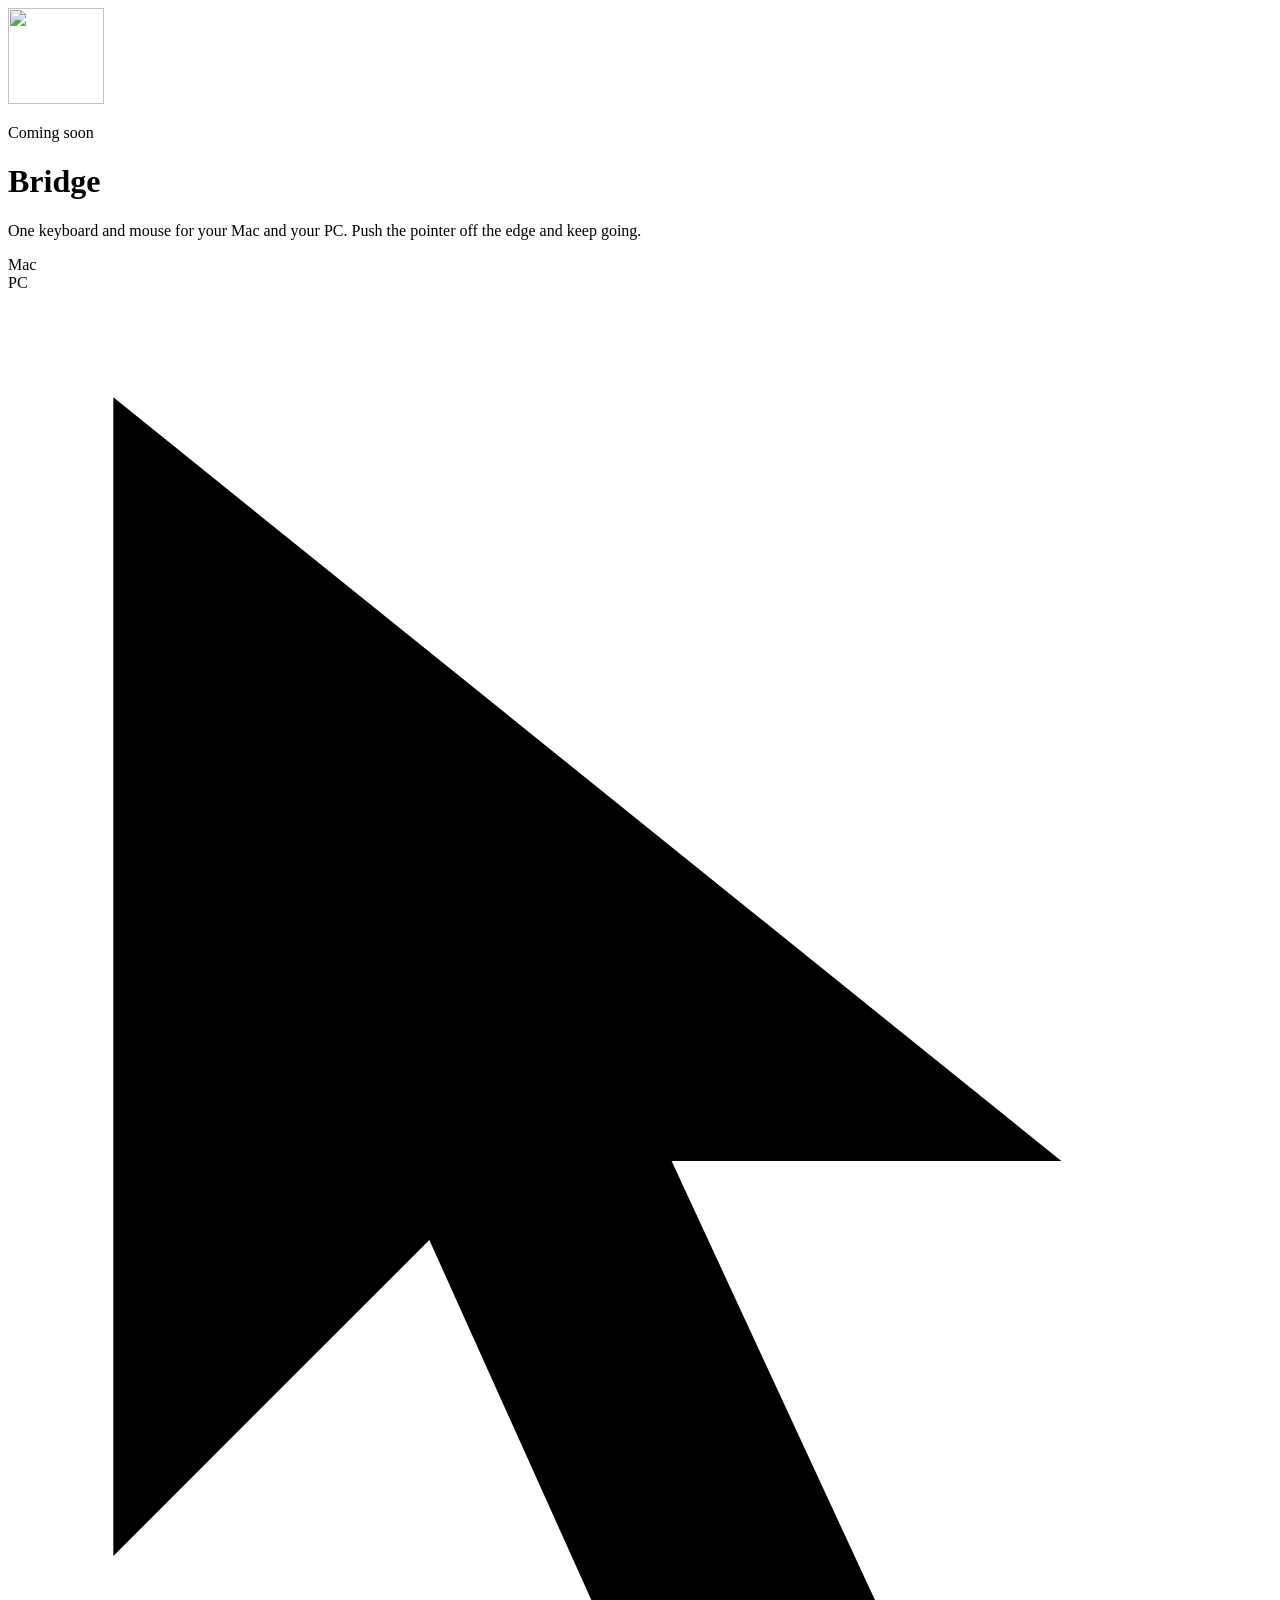
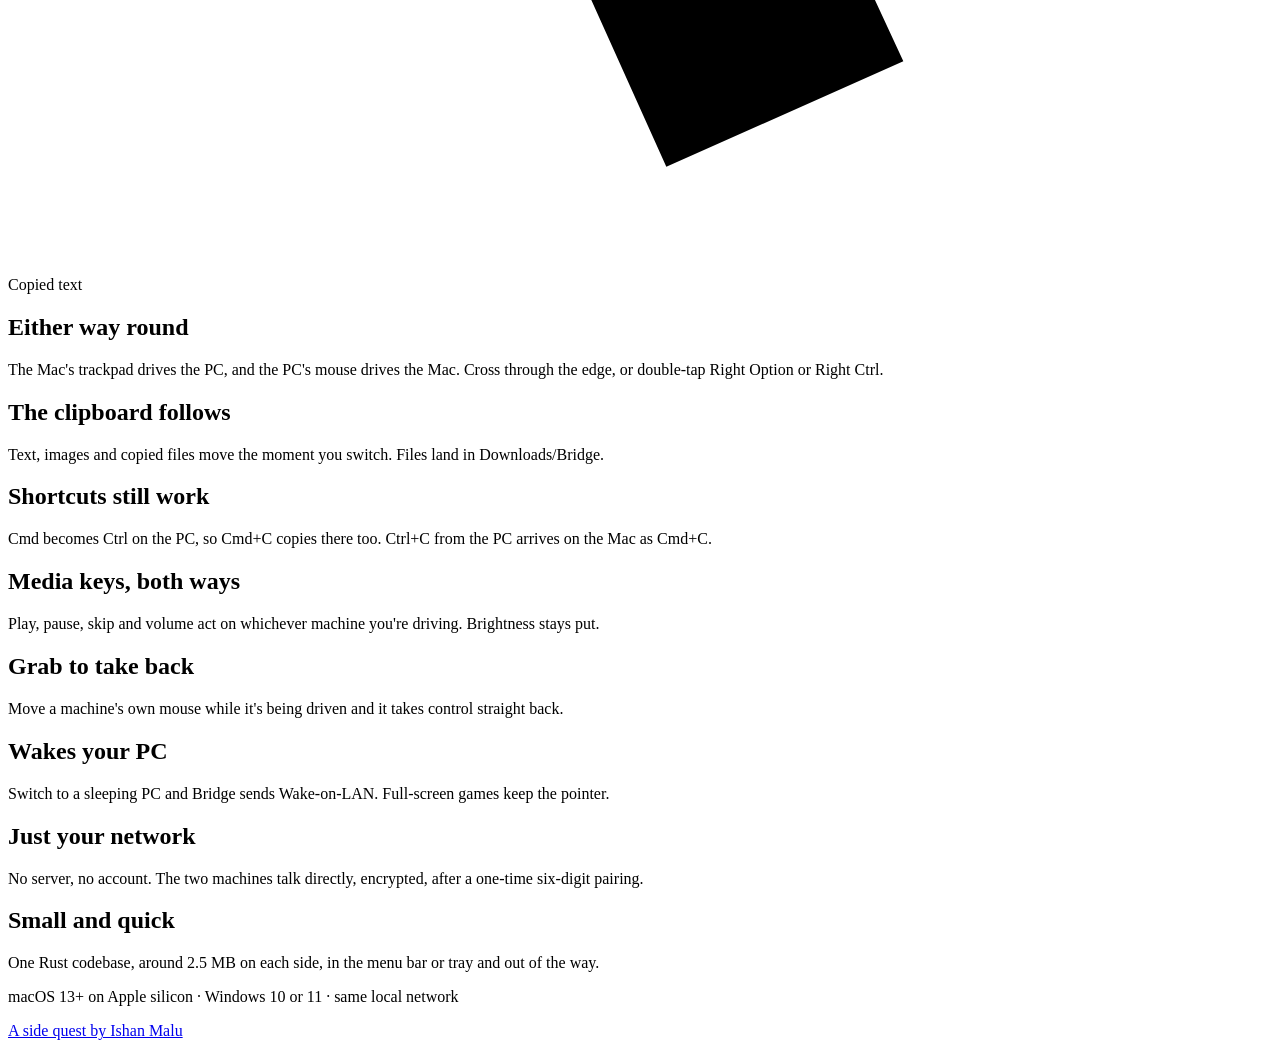
==== site/index.html @ 82580746 "Bridge: one keyboard and mouse for a Mac and a PC" ====
<!doctype html>
<html lang="en">
<head>
  <meta charset="utf-8">
  <meta name="viewport" content="width=device-width, initial-scale=1">
  <title>Bridge</title>
  <meta name="description" content="One keyboard and mouse for your Mac and your PC, in either direction. The clipboard, files and media keys come with you.">
  <meta property="og:title" content="Bridge">
  <meta property="og:description" content="One keyboard and mouse for your Mac and your PC, in either direction.">
  <meta property="og:image" content="https://bridge.ishanmalu.dev/og.png">
  <meta name="twitter:card" content="summary_large_image">
  <link rel="icon" href="/icon.svg" type="image/svg+xml">
  <link rel="apple-touch-icon" href="/apple-touch-icon.png">
  <link rel="preconnect" href="https://fonts.googleapis.com">
  <link rel="preconnect" href="https://fonts.gstatic.com" crossorigin>
  <link href="https://fonts.googleapis.com/css2?family=Bricolage+Grotesque:opsz,wght@12..96,400;12..96,500;12..96,700&display=swap" rel="stylesheet">
  <link rel="stylesheet" href="/styles.css">
</head>
<body>
  <main>
    <header class="hero">
      <img class="logo" src="/icon.svg" alt="" width="96" height="96">
      <p class="badge"><i></i>Coming soon</p>
      <h1>Bridge</h1>
      <p class="lede">One keyboard and mouse for your Mac and your PC. Push the pointer off the edge and keep going.</p>
    </header>

    <section class="stage" aria-label="Animation: the pointer leaves the Mac and arrives on the PC">
      <div class="screen mac"><span>Mac</span></div>
      <div class="gap"></div>
      <div class="screen pc"><span>PC</span></div>
      <svg class="cursor" id="cursor" viewBox="0 0 24 30" aria-hidden="true"><path d="M2 2 L2 24 L8 18 L12.5 28 L17 26 L12.6 16.5 L20 16.5 Z"/></svg>
      <div class="clip" id="clip">Copied text</div>
    </section>

    <section class="features">
      <article><h2>Either way round</h2><p>The Mac's trackpad drives the PC, and the PC's mouse drives the Mac. Cross through the edge, or double-tap Right Option or Right Ctrl.</p></article>
      <article><h2>The clipboard follows</h2><p>Text, images and copied files move the moment you switch. Files land in Downloads/Bridge.</p></article>
      <article><h2>Shortcuts still work</h2><p>Cmd becomes Ctrl on the PC, so Cmd+C copies there too. Ctrl+C from the PC arrives on the Mac as Cmd+C.</p></article>
      <article><h2>Media keys, both ways</h2><p>Play, pause, skip and volume act on whichever machine you're driving. Brightness stays put.</p></article>
      <article><h2>Grab to take back</h2><p>Move a machine's own mouse while it's being driven and it takes control straight back.</p></article>
      <article><h2>Wakes your PC</h2><p>Switch to a sleeping PC and Bridge sends Wake-on-LAN. Full-screen games keep the pointer.</p></article>
      <article><h2>Just your network</h2><p>No server, no account. The two machines talk directly, encrypted, after a one-time six-digit pairing.</p></article>
      <article><h2>Small and quick</h2><p>One Rust codebase, around 2.5 MB on each side, in the menu bar or tray and out of the way.</p></article>
    </section>

    <footer>
      <p>macOS 13+ on Apple silicon · Windows 10 or 11 · same local network</p>
      <p><a href="https://ishanmalu.dev/bridge">A side quest by Ishan Malu</a></p>
    </footer>
  </main>
  <script src="/app.js" defer></script>
</body>
</html>
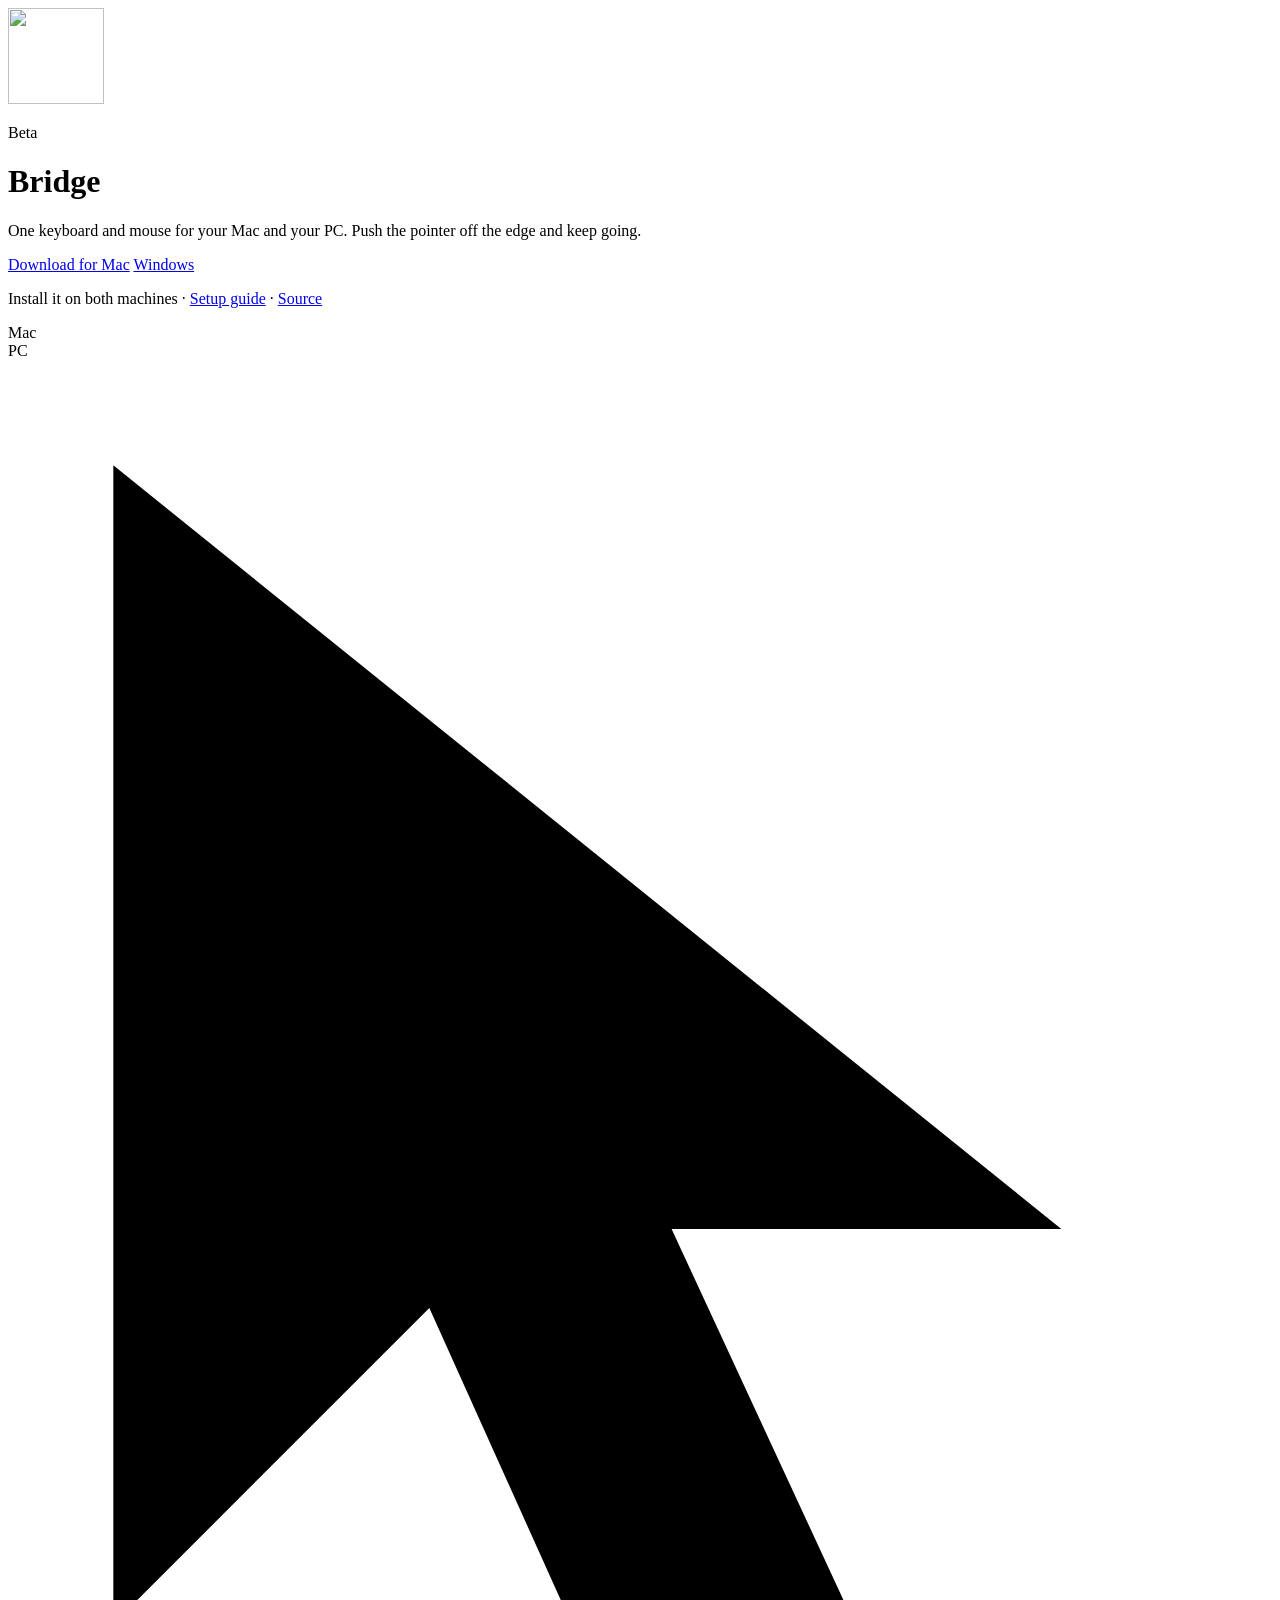
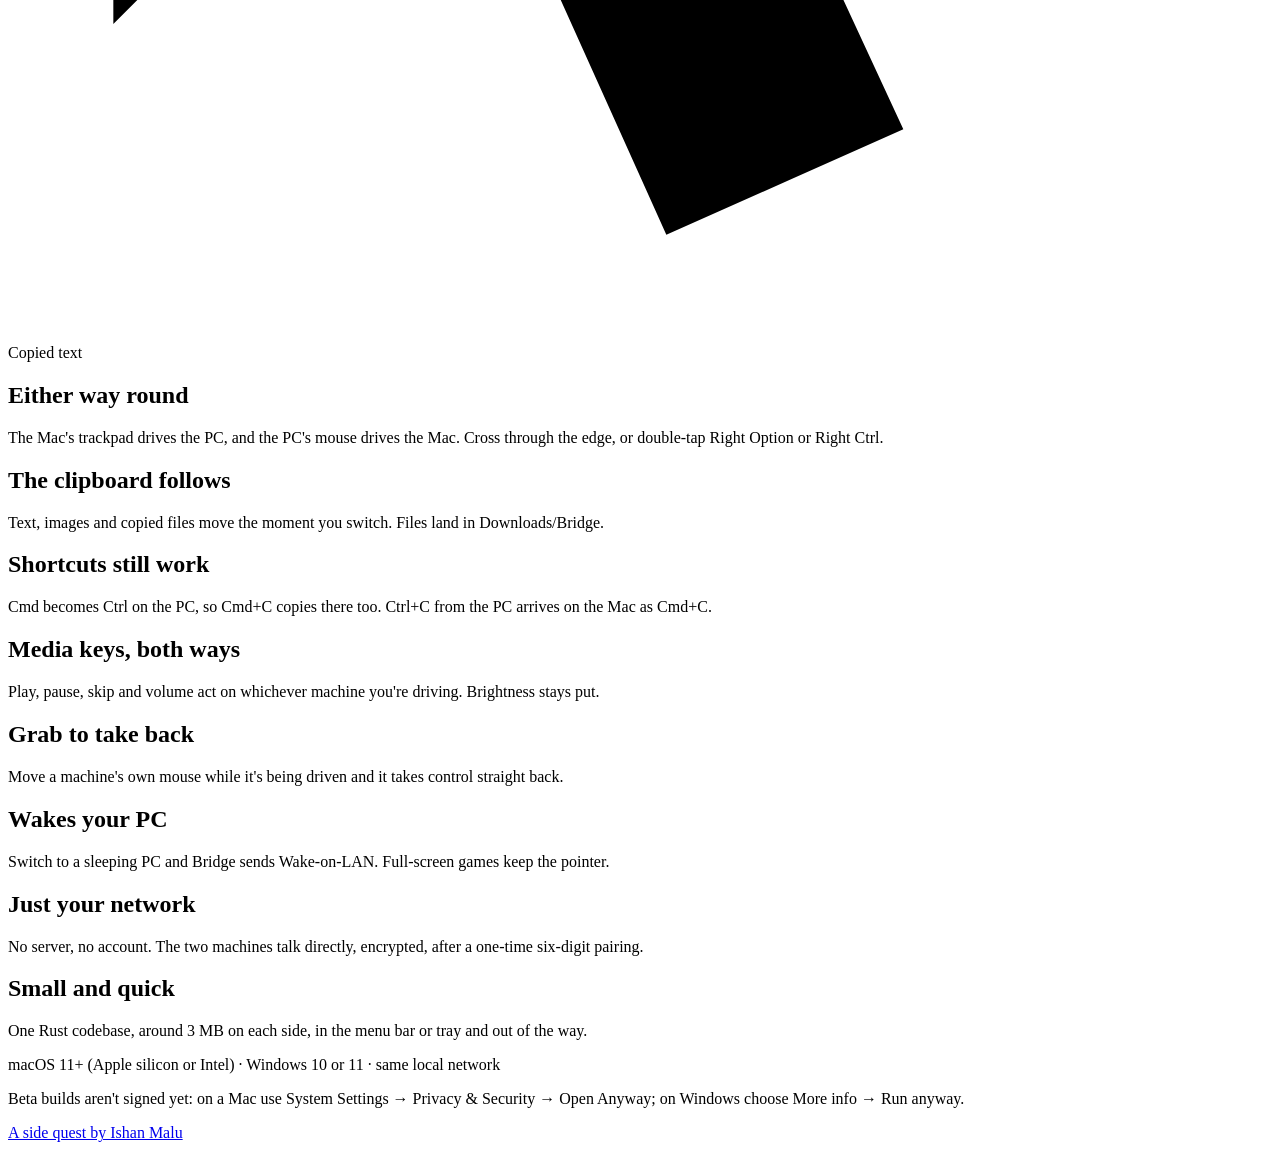
==== commit 8be5390e: "Site: download buttons for the beta" ====
--- a/site/index.html
+++ b/site/index.html
@@ -20,9 +20,14 @@
   <main>
     <header class="hero">
       <img class="logo" src="/icon.svg" alt="" width="96" height="96">
-      <p class="badge"><i></i>Coming soon</p>
+      <p class="badge"><i></i>Beta</p>
       <h1>Bridge</h1>
       <p class="lede">One keyboard and mouse for your Mac and your PC. Push the pointer off the edge and keep going.</p>
+      <div class="get">
+        <a class="btn primary" href="https://github.com/ishanmalu/bridge/releases/latest/download/Bridge-mac.zip">Download for Mac</a>
+        <a class="btn" href="https://github.com/ishanmalu/bridge/releases/latest/download/Bridge-windows.zip">Windows</a>
+      </div>
+      <p class="fine">Install it on both machines · <a href="https://github.com/ishanmalu/bridge#set-up">Setup guide</a> · <a href="https://github.com/ishanmalu/bridge">Source</a></p>
     </header>
 
     <section class="stage" aria-label="Animation: the pointer leaves the Mac and arrives on the PC">
@@ -41,11 +46,12 @@
       <article><h2>Grab to take back</h2><p>Move a machine's own mouse while it's being driven and it takes control straight back.</p></article>
       <article><h2>Wakes your PC</h2><p>Switch to a sleeping PC and Bridge sends Wake-on-LAN. Full-screen games keep the pointer.</p></article>
       <article><h2>Just your network</h2><p>No server, no account. The two machines talk directly, encrypted, after a one-time six-digit pairing.</p></article>
-      <article><h2>Small and quick</h2><p>One Rust codebase, around 2.5 MB on each side, in the menu bar or tray and out of the way.</p></article>
+      <article><h2>Small and quick</h2><p>One Rust codebase, around 3 MB on each side, in the menu bar or tray and out of the way.</p></article>
     </section>
 
     <footer>
-      <p>macOS 13+ on Apple silicon · Windows 10 or 11 · same local network</p>
+      <p>macOS 11+ (Apple silicon or Intel) · Windows 10 or 11 · same local network</p>
+      <p>Beta builds aren't signed yet: on a Mac use System Settings → Privacy &amp; Security → Open Anyway; on Windows choose More info → Run anyway.</p>
       <p><a href="https://ishanmalu.dev/bridge">A side quest by Ishan Malu</a></p>
     </footer>
   </main>
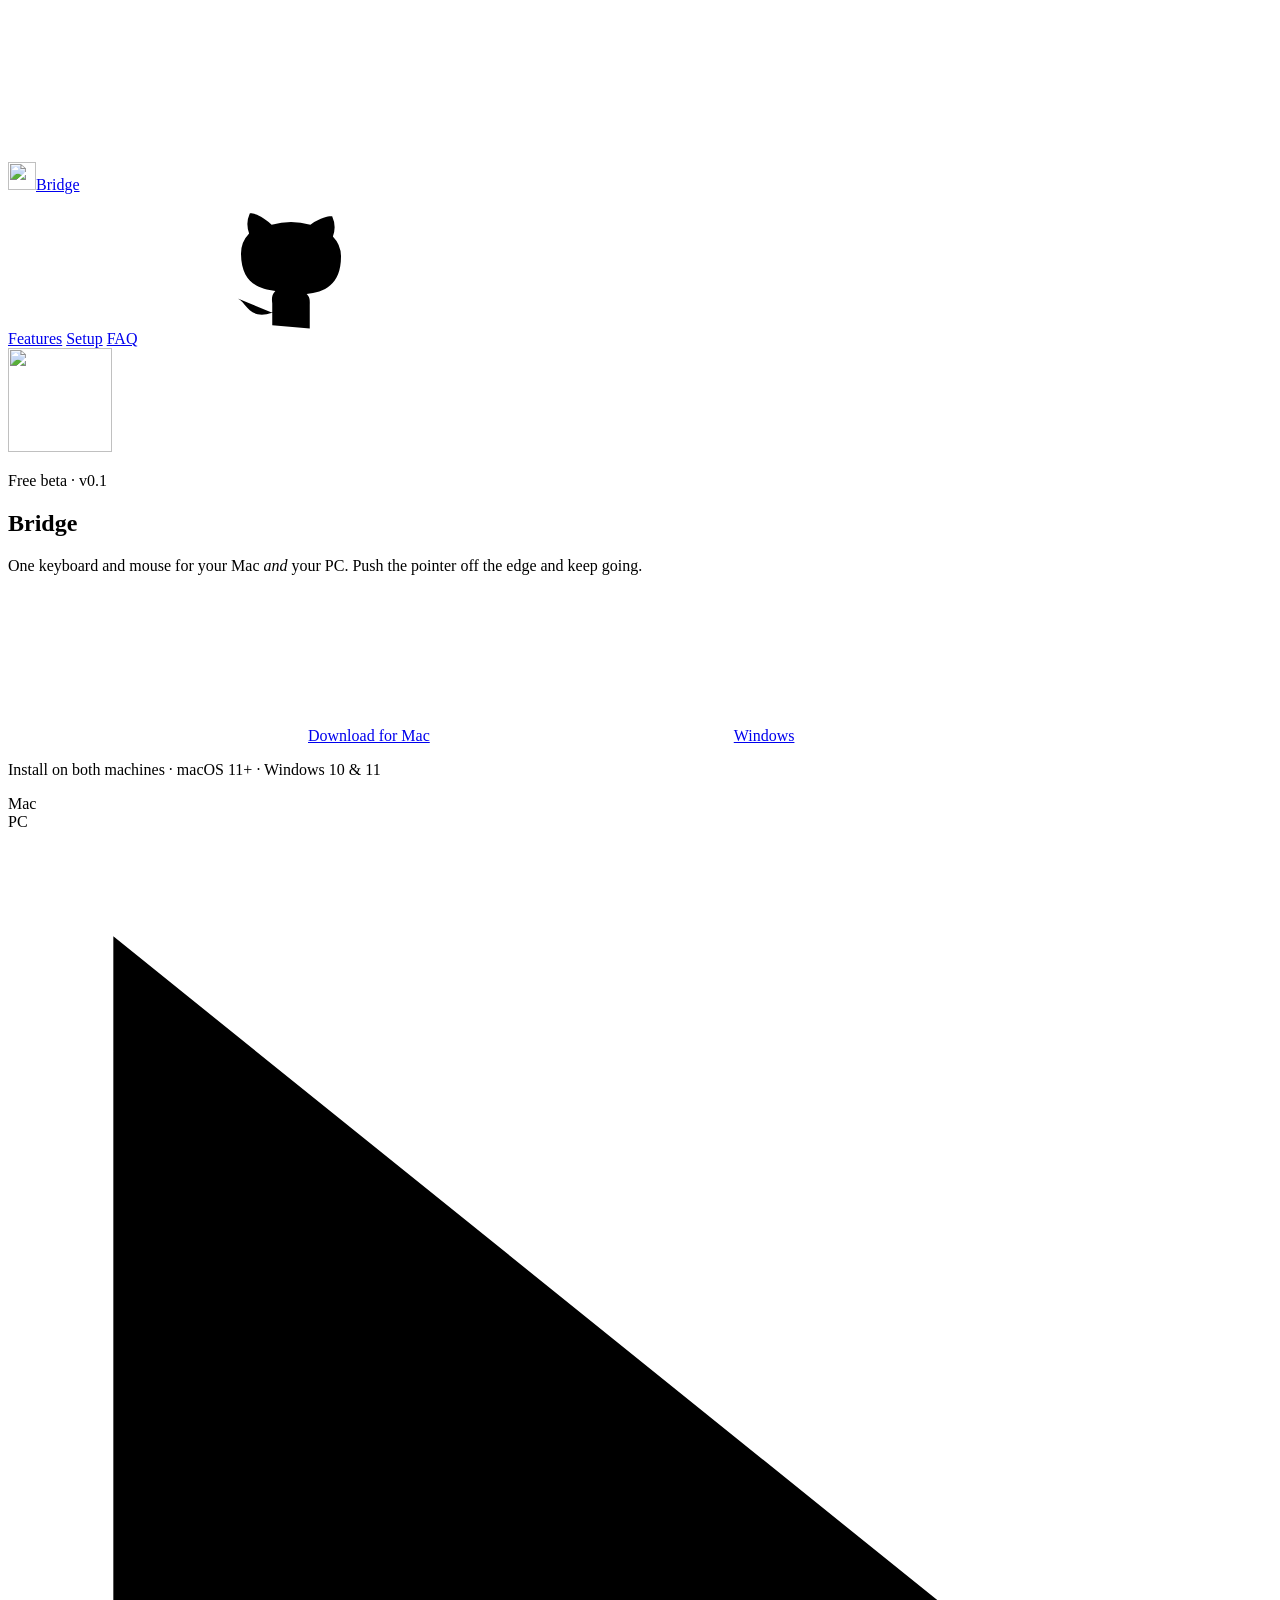
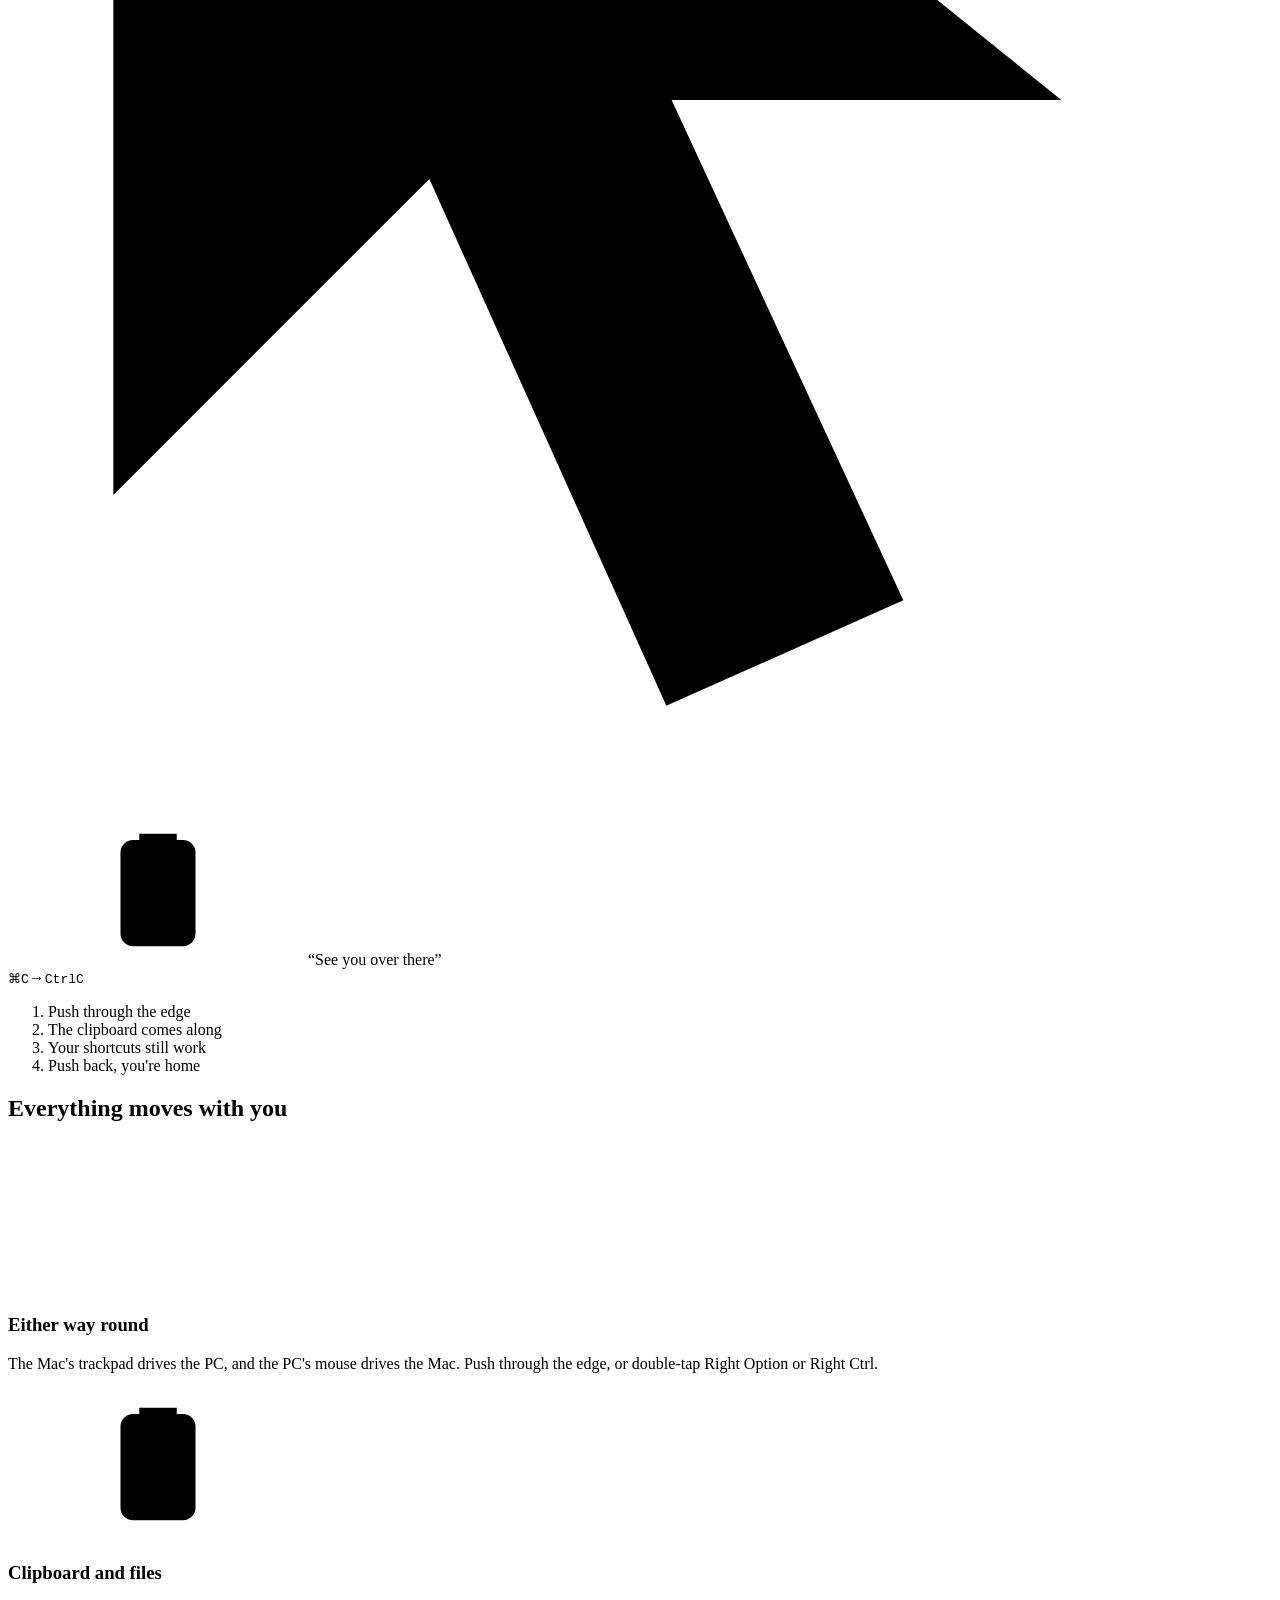
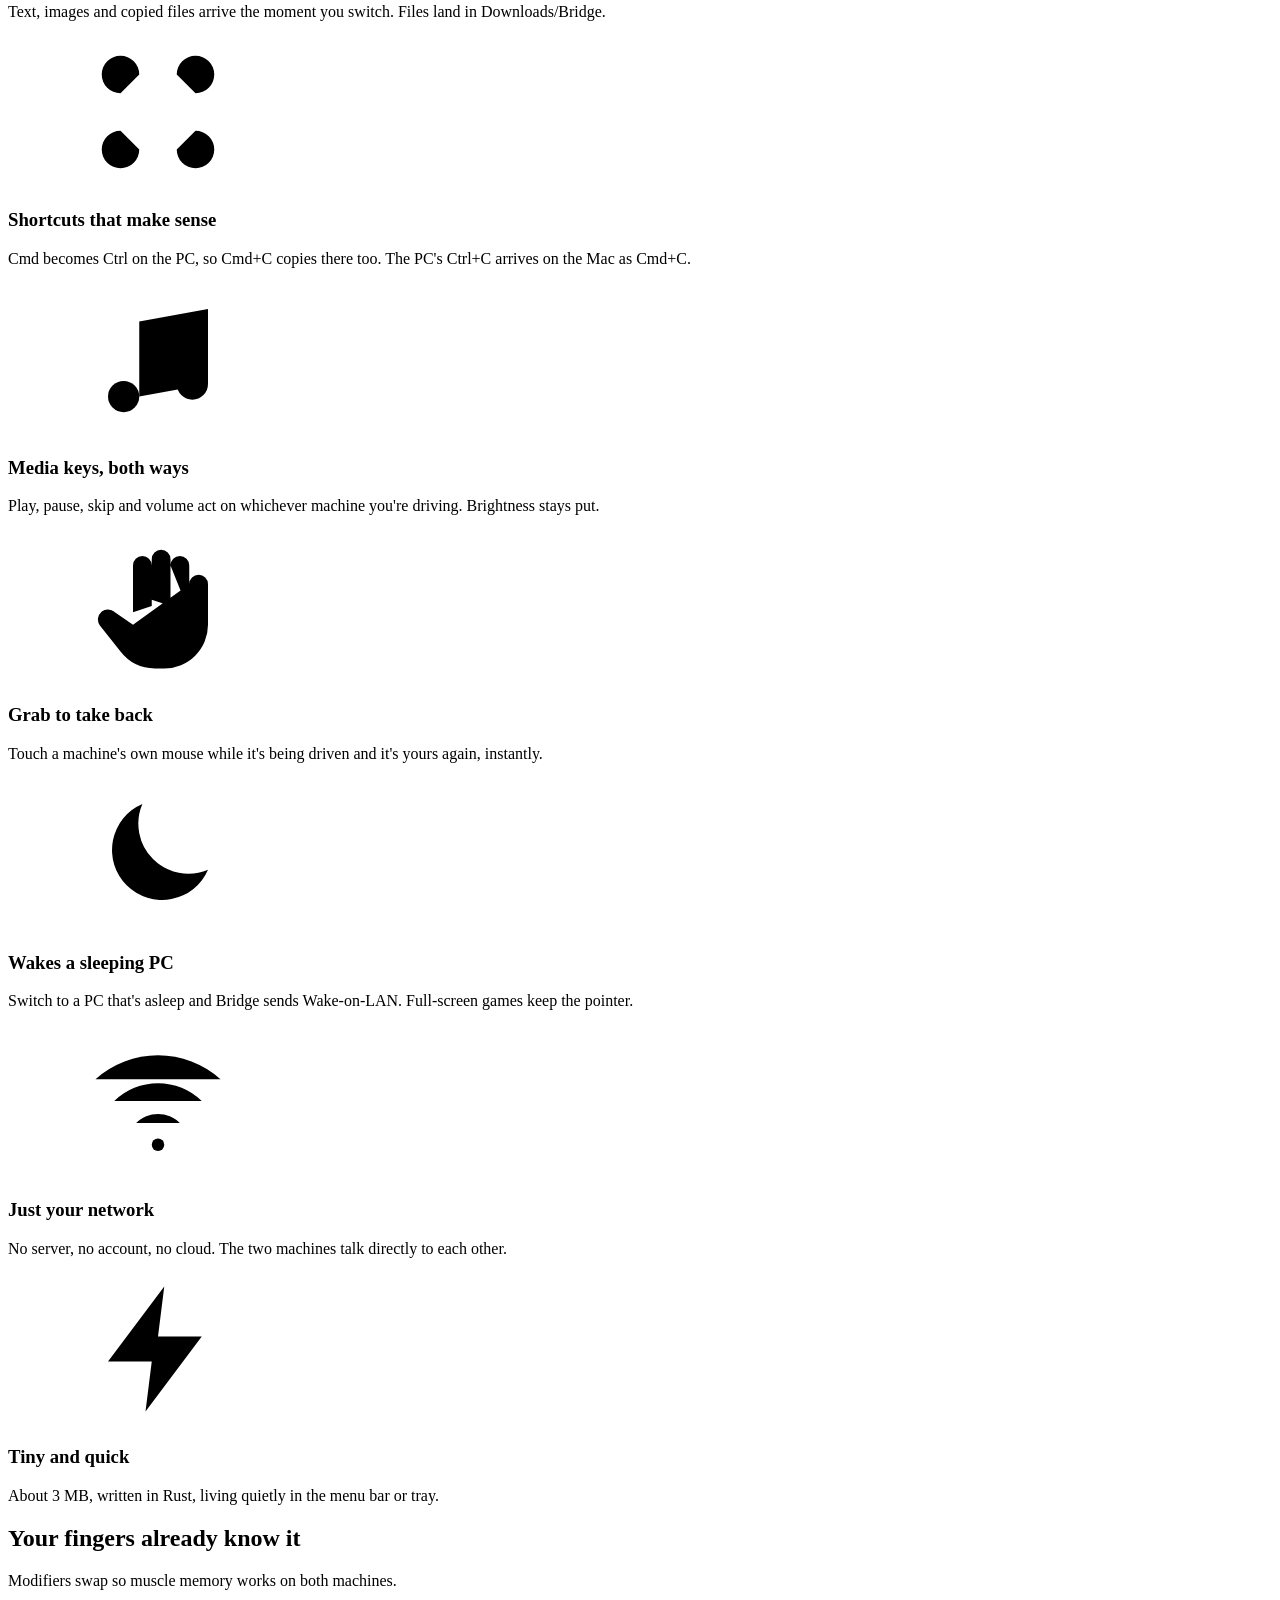
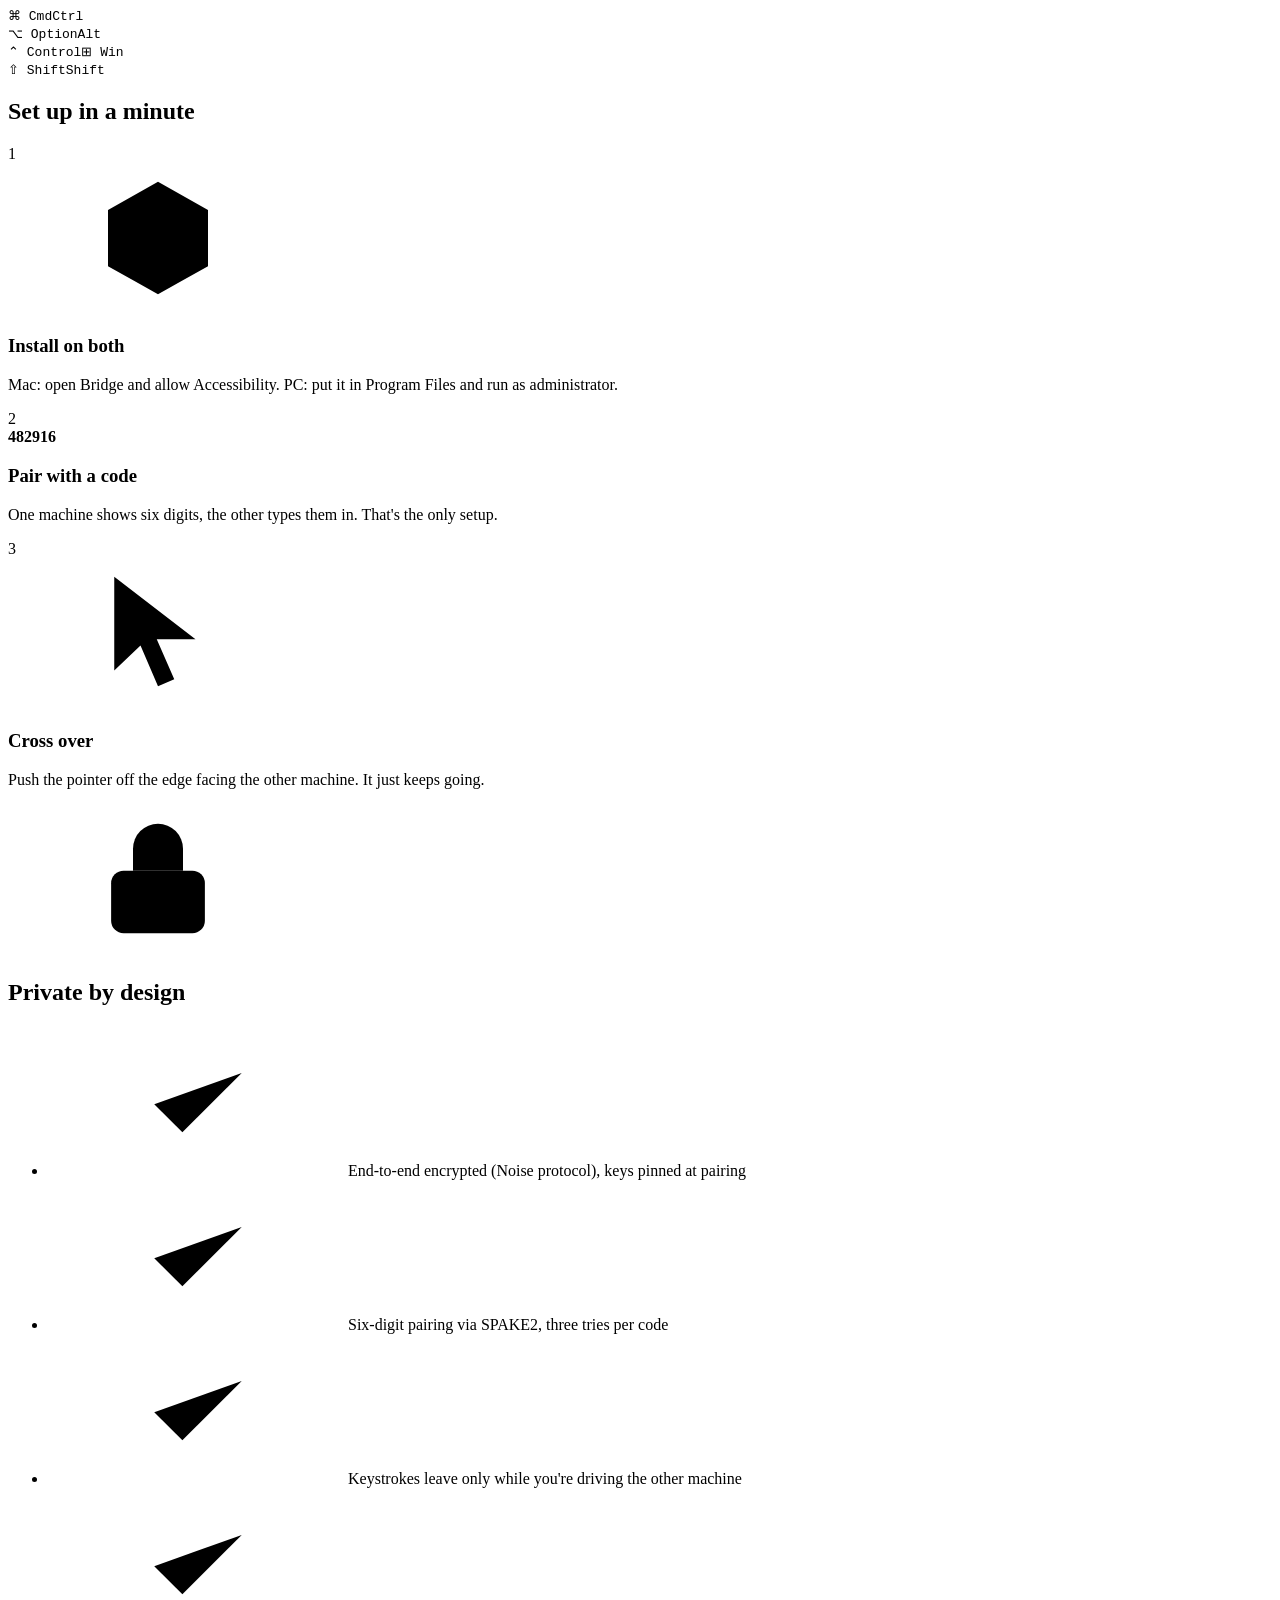
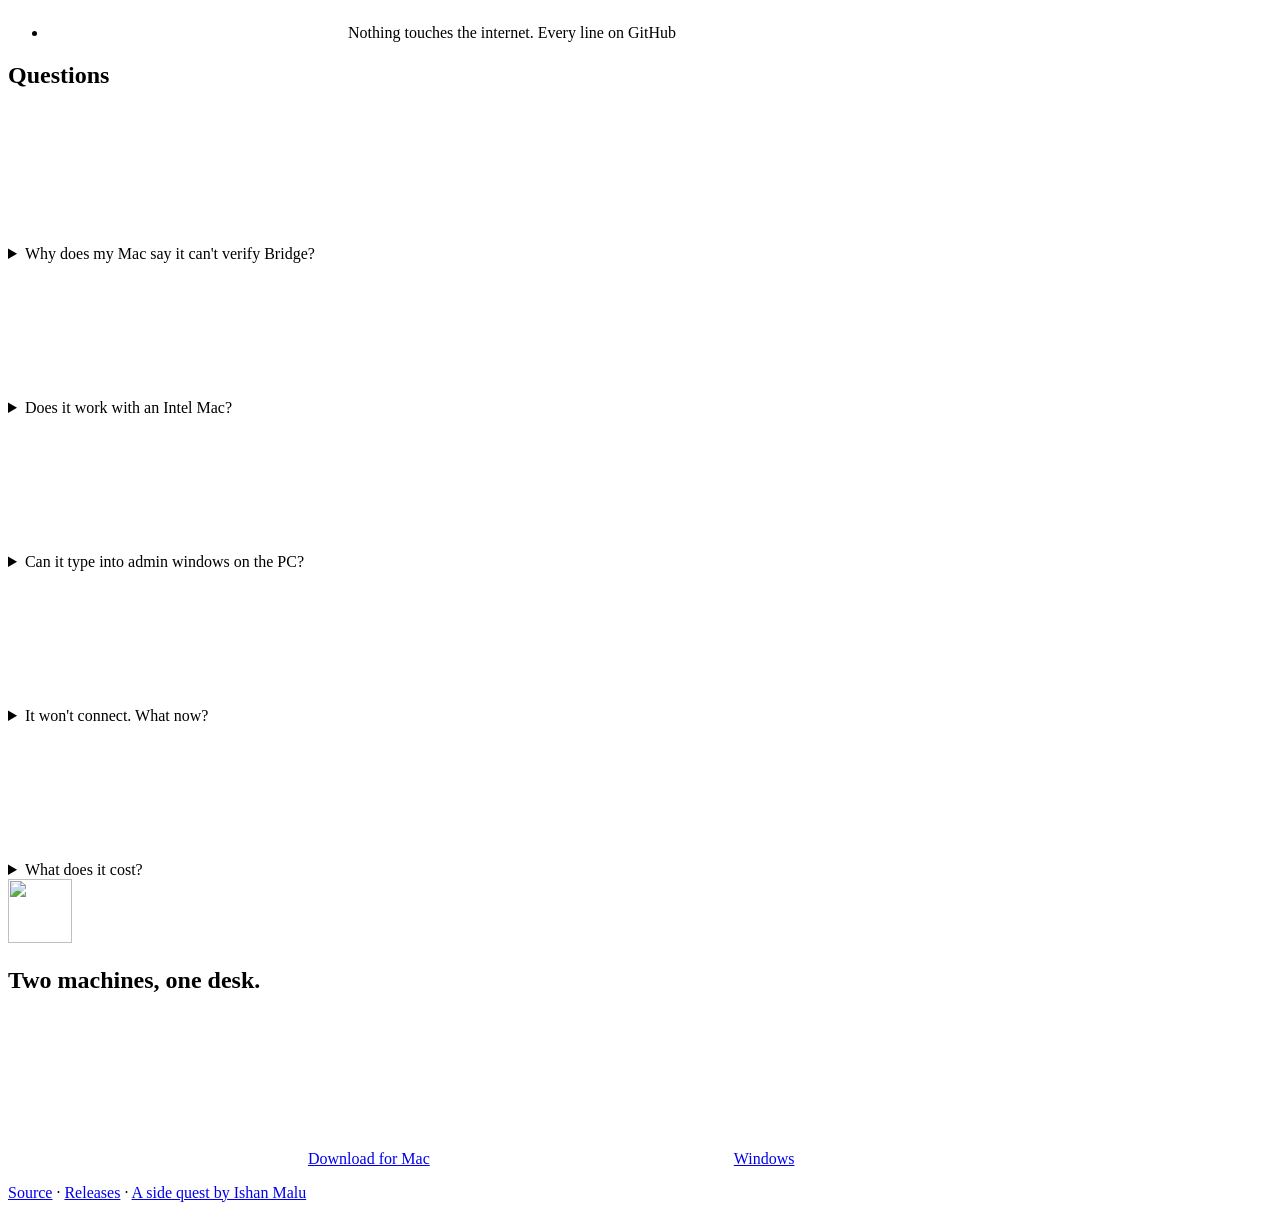
==== commit 8d969942: "Site: animated desk demo, icons, keymap, setup, security and FAQ sections" ====
--- a/site/index.html
+++ b/site/index.html
@@ -5,6 +5,8 @@
   <meta name="viewport" content="width=device-width, initial-scale=1">
   <title>Bridge</title>
   <meta name="description" content="One keyboard and mouse for your Mac and your PC, in either direction. The clipboard, files and media keys come with you.">
+  <meta name="theme-color" content="#f4f1ea" media="(prefers-color-scheme: light)">
+  <meta name="theme-color" content="#121110" media="(prefers-color-scheme: dark)">
   <meta property="og:title" content="Bridge">
   <meta property="og:description" content="One keyboard and mouse for your Mac and your PC, in either direction.">
   <meta property="og:image" content="https://bridge.ishanmalu.dev/og.png">
@@ -13,48 +15,173 @@
   <link rel="apple-touch-icon" href="/apple-touch-icon.png">
   <link rel="preconnect" href="https://fonts.googleapis.com">
   <link rel="preconnect" href="https://fonts.gstatic.com" crossorigin>
-  <link href="https://fonts.googleapis.com/css2?family=Bricolage+Grotesque:opsz,wght@12..96,400;12..96,500;12..96,700&display=swap" rel="stylesheet">
+  <link href="https://fonts.googleapis.com/css2?family=Bricolage+Grotesque:opsz,wght@12..96,400;12..96,500;12..96,700;12..96,800&family=JetBrains+Mono:wght@500&display=swap" rel="stylesheet">
   <link rel="stylesheet" href="/styles.css">
 </head>
 <body>
+  <svg class="sprite" aria-hidden="true">
+    <symbol id="i-download" viewBox="0 0 24 24"><path d="M12 4v11m0 0-4.5-4.5M12 15l4.5-4.5M5 19h14"/></symbol>
+    <symbol id="i-github" viewBox="0 0 24 24"><path d="M9 19c-4 1.3-4-2-6-2.5m12 5v-3.5c0-1 .1-1.4-.5-2 2.8-.3 5.5-1.4 5.5-6a4.6 4.6 0 0 0-1.3-3.2 4.2 4.2 0 0 0-.1-3.2s-1.1-.3-3.5 1.3a12 12 0 0 0-6.2 0C6.5 2.8 5.4 3.1 5.4 3.1a4.2 4.2 0 0 0-.1 3.2A4.6 4.6 0 0 0 4 9.5c0 4.6 2.7 5.7 5.5 6-.6.6-.6 1.2-.5 2V21"/></symbol>
+    <symbol id="i-arrows" viewBox="0 0 24 24"><path d="M4 8h14m0 0-3-3m3 3-3 3M20 16H6m0 0 3-3m-3 3 3 3"/></symbol>
+    <symbol id="i-clip" viewBox="0 0 24 24"><rect x="6" y="4" width="12" height="17" rx="2"/><path d="M9 4.5V3h6v1.5M9 10h6M9 14h6M9 18h3"/></symbol>
+    <symbol id="i-cmd" viewBox="0 0 24 24"><path d="M9 6v12m6-12v12M6 9h12M6 15h12M9 6a3 3 0 1 0-3 3m12 0a3 3 0 1 0-3-3M6 15a3 3 0 1 0 3 3m6 0a3 3 0 1 0 3-3"/></symbol>
+    <symbol id="i-music" viewBox="0 0 24 24"><path d="M9 18V6l11-2v12"/><circle cx="6.5" cy="18" r="2.5"/><circle cx="17.5" cy="16" r="2.5"/></symbol>
+    <symbol id="i-hand" viewBox="0 0 24 24"><path d="M8 13V5.5a1.5 1.5 0 0 1 3 0V12m0-1V4.5a1.5 1.5 0 0 1 3 0V12m0-6.5a1.5 1.5 0 0 1 3 0V13m0-4.5a1.5 1.5 0 0 1 3 0V15a7 7 0 0 1-7 7h-1.5a7 7 0 0 1-5.5-2.7l-3.3-4.2a1.6 1.6 0 0 1 2.4-2.1L8 15"/></symbol>
+    <symbol id="i-moon" viewBox="0 0 24 24"><path d="M20 14.5A8 8 0 0 1 9.5 4a8 8 0 1 0 10.5 10.5z"/></symbol>
+    <symbol id="i-wifi" viewBox="0 0 24 24"><path d="M2 8.5a15 15 0 0 1 20 0M5 12a10 10 0 0 1 14 0M8.5 15.5a5 5 0 0 1 7 0"/><circle cx="12" cy="19" r="1"/></symbol>
+    <symbol id="i-bolt" viewBox="0 0 24 24"><path d="M13 2 4 14h7l-1 8 9-12h-7z"/></symbol>
+    <symbol id="i-lock" viewBox="0 0 24 24"><rect x="4.5" y="10.5" width="15" height="10" rx="2"/><path d="M8 10.5V7a4 4 0 0 1 8 0v3.5"/><circle cx="12" cy="15.5" r="1.3"/></symbol>
+    <symbol id="i-check" viewBox="0 0 24 24"><path d="m5 12.5 4.5 4.5L19 7.5"/></symbol>
+    <symbol id="i-box" viewBox="0 0 24 24"><path d="m12 3 8 4.5v9L12 21l-8-4.5v-9zM12 12l8-4.5M12 12v9M12 12 4 7.5"/></symbol>
+    <symbol id="i-key" viewBox="0 0 24 24"><circle cx="8" cy="15" r="4"/><path d="m11 12 8-8m-3 3 2.5 2.5M14 9l2 2"/></symbol>
+    <symbol id="i-cursor" viewBox="0 0 24 24"><path d="M5 3v15l4.2-4 2.8 6.5 2.6-1.1-2.8-6.4H18z"/></symbol>
+    <symbol id="i-plus" viewBox="0 0 24 24"><path d="M12 5v14M5 12h14"/></symbol>
+  </svg>
+
+  <header class="top">
+    <a class="brand" href="/"><img src="/icon.svg" alt="" width="28" height="28"><span>Bridge</span></a>
+    <nav>
+      <a href="#features">Features</a>
+      <a href="#setup">Setup</a>
+      <a href="#faq">FAQ</a>
+      <a class="gh" href="https://github.com/ishanmalu/bridge" aria-label="Source on GitHub"><svg><use href="#i-github"/></svg></a>
+    </nav>
+  </header>
+
   <main>
-    <header class="hero">
-      <img class="logo" src="/icon.svg" alt="" width="96" height="96">
-      <p class="badge"><i></i>Beta</p>
-      <h1>Bridge</h1>
-      <p class="lede">One keyboard and mouse for your Mac and your PC. Push the pointer off the edge and keep going.</p>
+    <section class="hero">
+      <div class="logo-wrap"><img class="logo" src="/icon.svg" alt="" width="104" height="104"></div>
+      <p class="badge"><i></i>Free beta · v0.1</p>
+      <h1 id="title" aria-label="Bridge">Bridge</h1>
+      <p class="lede">One keyboard and mouse for your Mac <em>and</em> your PC. Push the pointer off the edge and keep going.</p>
       <div class="get">
-        <a class="btn primary" href="https://github.com/ishanmalu/bridge/releases/latest/download/Bridge-mac.zip">Download for Mac</a>
-        <a class="btn" href="https://github.com/ishanmalu/bridge/releases/latest/download/Bridge-windows.zip">Windows</a>
+        <a class="btn primary" href="https://github.com/ishanmalu/bridge/releases/latest/download/Bridge-mac.zip"><svg><use href="#i-download"/></svg>Download for Mac</a>
+        <a class="btn" href="https://github.com/ishanmalu/bridge/releases/latest/download/Bridge-windows.zip"><svg><use href="#i-download"/></svg>Windows</a>
       </div>
-      <p class="fine">Install it on both machines · <a href="https://github.com/ishanmalu/bridge#set-up">Setup guide</a> · <a href="https://github.com/ishanmalu/bridge">Source</a></p>
-    </header>
-
-    <section class="stage" aria-label="Animation: the pointer leaves the Mac and arrives on the PC">
-      <div class="screen mac"><span>Mac</span></div>
-      <div class="gap"></div>
-      <div class="screen pc"><span>PC</span></div>
-      <svg class="cursor" id="cursor" viewBox="0 0 24 30" aria-hidden="true"><path d="M2 2 L2 24 L8 18 L12.5 28 L17 26 L12.6 16.5 L20 16.5 Z"/></svg>
-      <div class="clip" id="clip">Copied text</div>
+      <p class="fine">Install on both machines · macOS 11+ · Windows 10 &amp; 11</p>
     </section>
 
-    <section class="features">
-      <article><h2>Either way round</h2><p>The Mac's trackpad drives the PC, and the PC's mouse drives the Mac. Cross through the edge, or double-tap Right Option or Right Ctrl.</p></article>
-      <article><h2>The clipboard follows</h2><p>Text, images and copied files move the moment you switch. Files land in Downloads/Bridge.</p></article>
-      <article><h2>Shortcuts still work</h2><p>Cmd becomes Ctrl on the PC, so Cmd+C copies there too. Ctrl+C from the PC arrives on the Mac as Cmd+C.</p></article>
-      <article><h2>Media keys, both ways</h2><p>Play, pause, skip and volume act on whichever machine you're driving. Brightness stays put.</p></article>
-      <article><h2>Grab to take back</h2><p>Move a machine's own mouse while it's being driven and it takes control straight back.</p></article>
-      <article><h2>Wakes your PC</h2><p>Switch to a sleeping PC and Bridge sends Wake-on-LAN. Full-screen games keep the pointer.</p></article>
-      <article><h2>Just your network</h2><p>No server, no account. The two machines talk directly, encrypted, after a one-time six-digit pairing.</p></article>
-      <article><h2>Small and quick</h2><p>One Rust codebase, around 3 MB on each side, in the menu bar or tray and out of the way.</p></article>
+    <section class="demo" aria-label="Animation: the pointer leaves the Mac, arrives on the PC, and brings the clipboard with it">
+      <div class="desk" id="desk">
+        <div class="device laptop">
+          <div class="screen" id="mac">
+            <div class="menubar"><i></i><i></i><i></i><span class="mb-icon"></span></div>
+            <div class="win w1"><b></b><b></b><b></b></div>
+            <div class="win w2"></div>
+            <span class="edge right"></span>
+            <span class="label">Mac</span>
+          </div>
+          <div class="base"></div>
+        </div>
+        <div class="beam" id="beam" aria-hidden="true"><i></i><i></i><i></i></div>
+        <div class="device monitor">
+          <div class="screen" id="pc">
+            <div class="win w3"><b></b><b></b></div>
+            <div class="win w4"></div>
+            <div class="taskbar"><i></i><i></i><i></i><i></i></div>
+            <span class="edge left"></span>
+            <span class="label">PC</span>
+          </div>
+          <div class="neck"></div>
+          <div class="foot"></div>
+        </div>
+        <svg class="cursor" id="cursor" viewBox="0 0 24 30" aria-hidden="true"><path d="M2 2 L2 24 L8 18 L12.5 28 L17 26 L12.6 16.5 L20 16.5 Z"/></svg>
+        <div class="chip clipchip" id="clip"><svg><use href="#i-clip"/></svg>“See you over there”</div>
+        <div class="chip keychip" id="keys"><kbd>⌘</kbd><kbd>C</kbd><span class="arrow">→</span><kbd>Ctrl</kbd><kbd>C</kbd></div>
+        <div class="ripple" id="ripple"></div>
+      </div>
+      <ol class="steps" id="steps">
+        <li>Push through the edge</li>
+        <li>The clipboard comes along</li>
+        <li>Your shortcuts still work</li>
+        <li>Push back, you're home</li>
+      </ol>
     </section>
 
-    <footer>
-      <p>macOS 11+ (Apple silicon or Intel) · Windows 10 or 11 · same local network</p>
-      <p>Beta builds aren't signed yet: on a Mac use System Settings → Privacy &amp; Security → Open Anyway; on Windows choose More info → Run anyway.</p>
-      <p><a href="https://ishanmalu.dev/bridge">A side quest by Ishan Malu</a></p>
-    </footer>
+    <section class="features" id="features">
+      <h2 class="section-title reveal">Everything moves with you</h2>
+      <div class="grid">
+        <article class="card reveal"><div class="ic"><svg><use href="#i-arrows"/></svg></div><h3>Either way round</h3><p>The Mac's trackpad drives the PC, and the PC's mouse drives the Mac. Push through the edge, or double-tap Right Option or Right Ctrl.</p></article>
+        <article class="card reveal"><div class="ic"><svg><use href="#i-clip"/></svg></div><h3>Clipboard and files</h3><p>Text, images and copied files arrive the moment you switch. Files land in Downloads/Bridge.</p></article>
+        <article class="card reveal"><div class="ic"><svg><use href="#i-cmd"/></svg></div><h3>Shortcuts that make sense</h3><p>Cmd becomes Ctrl on the PC, so Cmd+C copies there too. The PC's Ctrl+C arrives on the Mac as Cmd+C.</p></article>
+        <article class="card reveal"><div class="ic"><svg><use href="#i-music"/></svg></div><h3>Media keys, both ways</h3><p>Play, pause, skip and volume act on whichever machine you're driving. Brightness stays put.</p></article>
+        <article class="card reveal"><div class="ic"><svg><use href="#i-hand"/></svg></div><h3>Grab to take back</h3><p>Touch a machine's own mouse while it's being driven and it's yours again, instantly.</p></article>
+        <article class="card reveal"><div class="ic"><svg><use href="#i-moon"/></svg></div><h3>Wakes a sleeping PC</h3><p>Switch to a PC that's asleep and Bridge sends Wake-on-LAN. Full-screen games keep the pointer.</p></article>
+        <article class="card reveal"><div class="ic"><svg><use href="#i-wifi"/></svg></div><h3>Just your network</h3><p>No server, no account, no cloud. The two machines talk directly to each other.</p></article>
+        <article class="card reveal"><div class="ic"><svg><use href="#i-bolt"/></svg></div><h3>Tiny and quick</h3><p>About 3 MB, written in Rust, living quietly in the menu bar or tray.</p></article>
+      </div>
+    </section>
+
+    <section class="keymap reveal" aria-label="How modifier keys map between Mac and PC">
+      <h2 class="section-title">Your fingers already know it</h2>
+      <p class="sub">Modifiers swap so muscle memory works on both machines.</p>
+      <div class="pairs" id="pairs">
+        <div class="pair"><kbd>⌘ Cmd</kbd><span class="link"></span><kbd>Ctrl</kbd></div>
+        <div class="pair"><kbd>⌥ Option</kbd><span class="link"></span><kbd>Alt</kbd></div>
+        <div class="pair"><kbd>⌃ Control</kbd><span class="link"></span><kbd>⊞ Win</kbd></div>
+        <div class="pair"><kbd>⇧ Shift</kbd><span class="link"></span><kbd>Shift</kbd></div>
+      </div>
+    </section>
+
+    <section class="setup" id="setup">
+      <h2 class="section-title reveal">Set up in a minute</h2>
+      <div class="flow">
+        <article class="step reveal">
+          <span class="num">1</span>
+          <div class="ic"><svg><use href="#i-box"/></svg></div>
+          <h3>Install on both</h3>
+          <p>Mac: open Bridge and allow Accessibility. PC: put it in Program Files and run as administrator.</p>
+        </article>
+        <article class="step reveal">
+          <span class="num">2</span>
+          <div class="code" id="code" aria-label="Example pairing code"><b>4</b><b>8</b><b>2</b><i></i><b>9</b><b>1</b><b>6</b></div>
+          <h3>Pair with a code</h3>
+          <p>One machine shows six digits, the other types them in. That's the only setup.</p>
+        </article>
+        <article class="step reveal">
+          <span class="num">3</span>
+          <div class="ic"><svg><use href="#i-cursor"/></svg></div>
+          <h3>Cross over</h3>
+          <p>Push the pointer off the edge facing the other machine. It just keeps going.</p>
+        </article>
+      </div>
+    </section>
+
+    <section class="trust reveal">
+      <div class="lockbox"><svg class="lock"><use href="#i-lock"/></svg></div>
+      <div>
+        <h2>Private by design</h2>
+        <ul>
+          <li><svg><use href="#i-check"/></svg>End-to-end encrypted (Noise protocol), keys pinned at pairing</li>
+          <li><svg><use href="#i-check"/></svg>Six-digit pairing via SPAKE2, three tries per code</li>
+          <li><svg><use href="#i-check"/></svg>Keystrokes leave only while you're driving the other machine</li>
+          <li><svg><use href="#i-check"/></svg>Nothing touches the internet. Every line on GitHub</li>
+        </ul>
+      </div>
+    </section>
+
+    <section class="faq" id="faq">
+      <h2 class="section-title reveal">Questions</h2>
+      <details class="reveal"><summary>Why does my Mac say it can't verify Bridge?<svg><use href="#i-plus"/></svg></summary><p>The beta isn't notarised by Apple yet. Open System Settings → Privacy &amp; Security, scroll down and click Open Anyway. On Windows, SmartScreen does the same: choose More info → Run anyway.</p></details>
+      <details class="reveal"><summary>Does it work with an Intel Mac?<svg><use href="#i-plus"/></svg></summary><p>Yes. The Mac download runs on Apple silicon and Intel, macOS 11 or later.</p></details>
+      <details class="reveal"><summary>Can it type into admin windows on the PC?<svg><use href="#i-plus"/></svg></summary><p>Yes, when Bridge runs as administrator. Turn on Start at login from Program Files and it starts elevated every time without a prompt. Windows' own UAC prompts and lock screen are off-limits to every app.</p></details>
+      <details class="reveal"><summary>It won't connect. What now?<svg><use href="#i-plus"/></svg></summary><p>Both machines need to be on the same network. If they can't find each other, type the pairing code followed by the address the other machine shows. The menu's Open log shows what's happening.</p></details>
+      <details class="reveal"><summary>What does it cost?<svg><use href="#i-plus"/></svg></summary><p>Nothing. It's free for personal, non-commercial use, with the source on GitHub.</p></details>
+    </section>
+
+    <section class="cta reveal">
+      <img src="/icon.svg" alt="" width="64" height="64">
+      <h2>Two machines, one desk.</h2>
+      <div class="get">
+        <a class="btn primary" href="https://github.com/ishanmalu/bridge/releases/latest/download/Bridge-mac.zip"><svg><use href="#i-download"/></svg>Download for Mac</a>
+        <a class="btn" href="https://github.com/ishanmalu/bridge/releases/latest/download/Bridge-windows.zip"><svg><use href="#i-download"/></svg>Windows</a>
+      </div>
+    </section>
   </main>
+
+  <footer>
+    <p><a href="https://github.com/ishanmalu/bridge">Source</a> · <a href="https://github.com/ishanmalu/bridge/releases">Releases</a> · <a href="https://ishanmalu.dev/bridge">A side quest by Ishan Malu</a></p>
+  </footer>
   <script src="/app.js" defer></script>
 </body>
 </html>
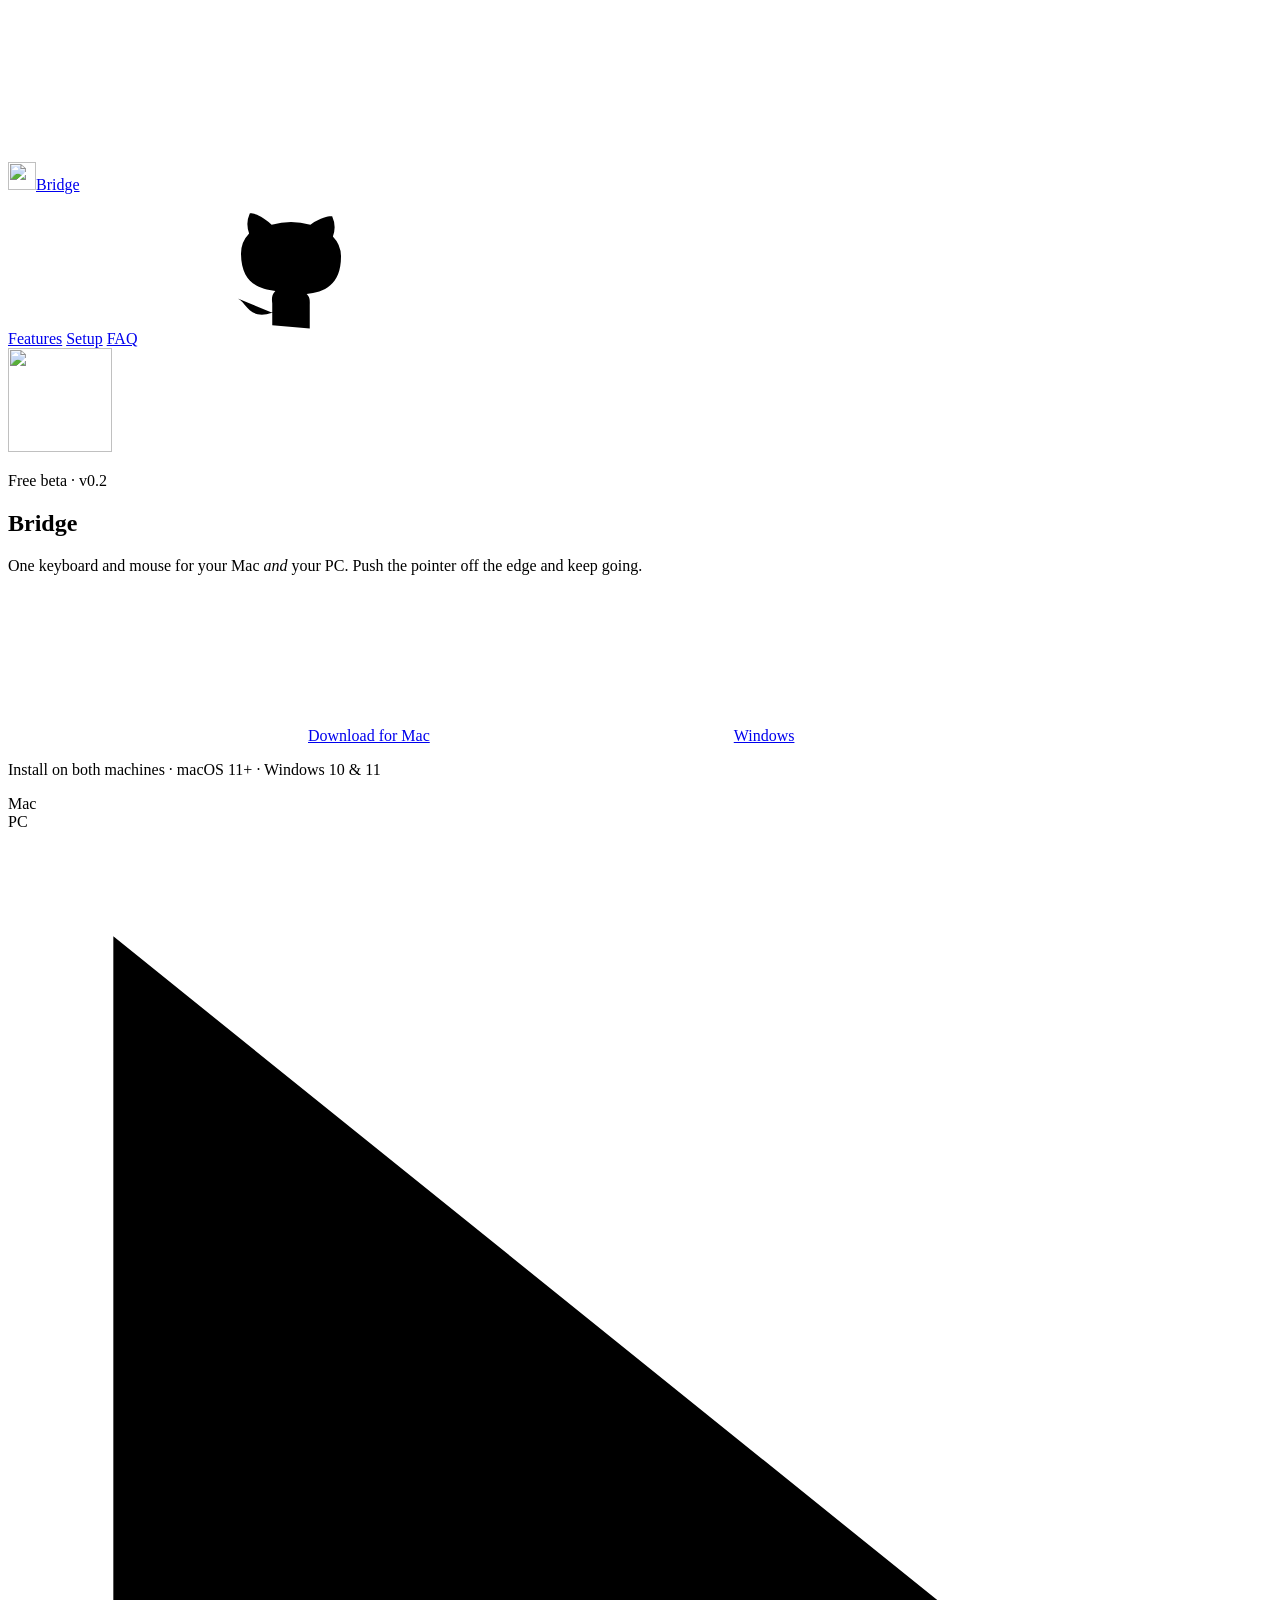
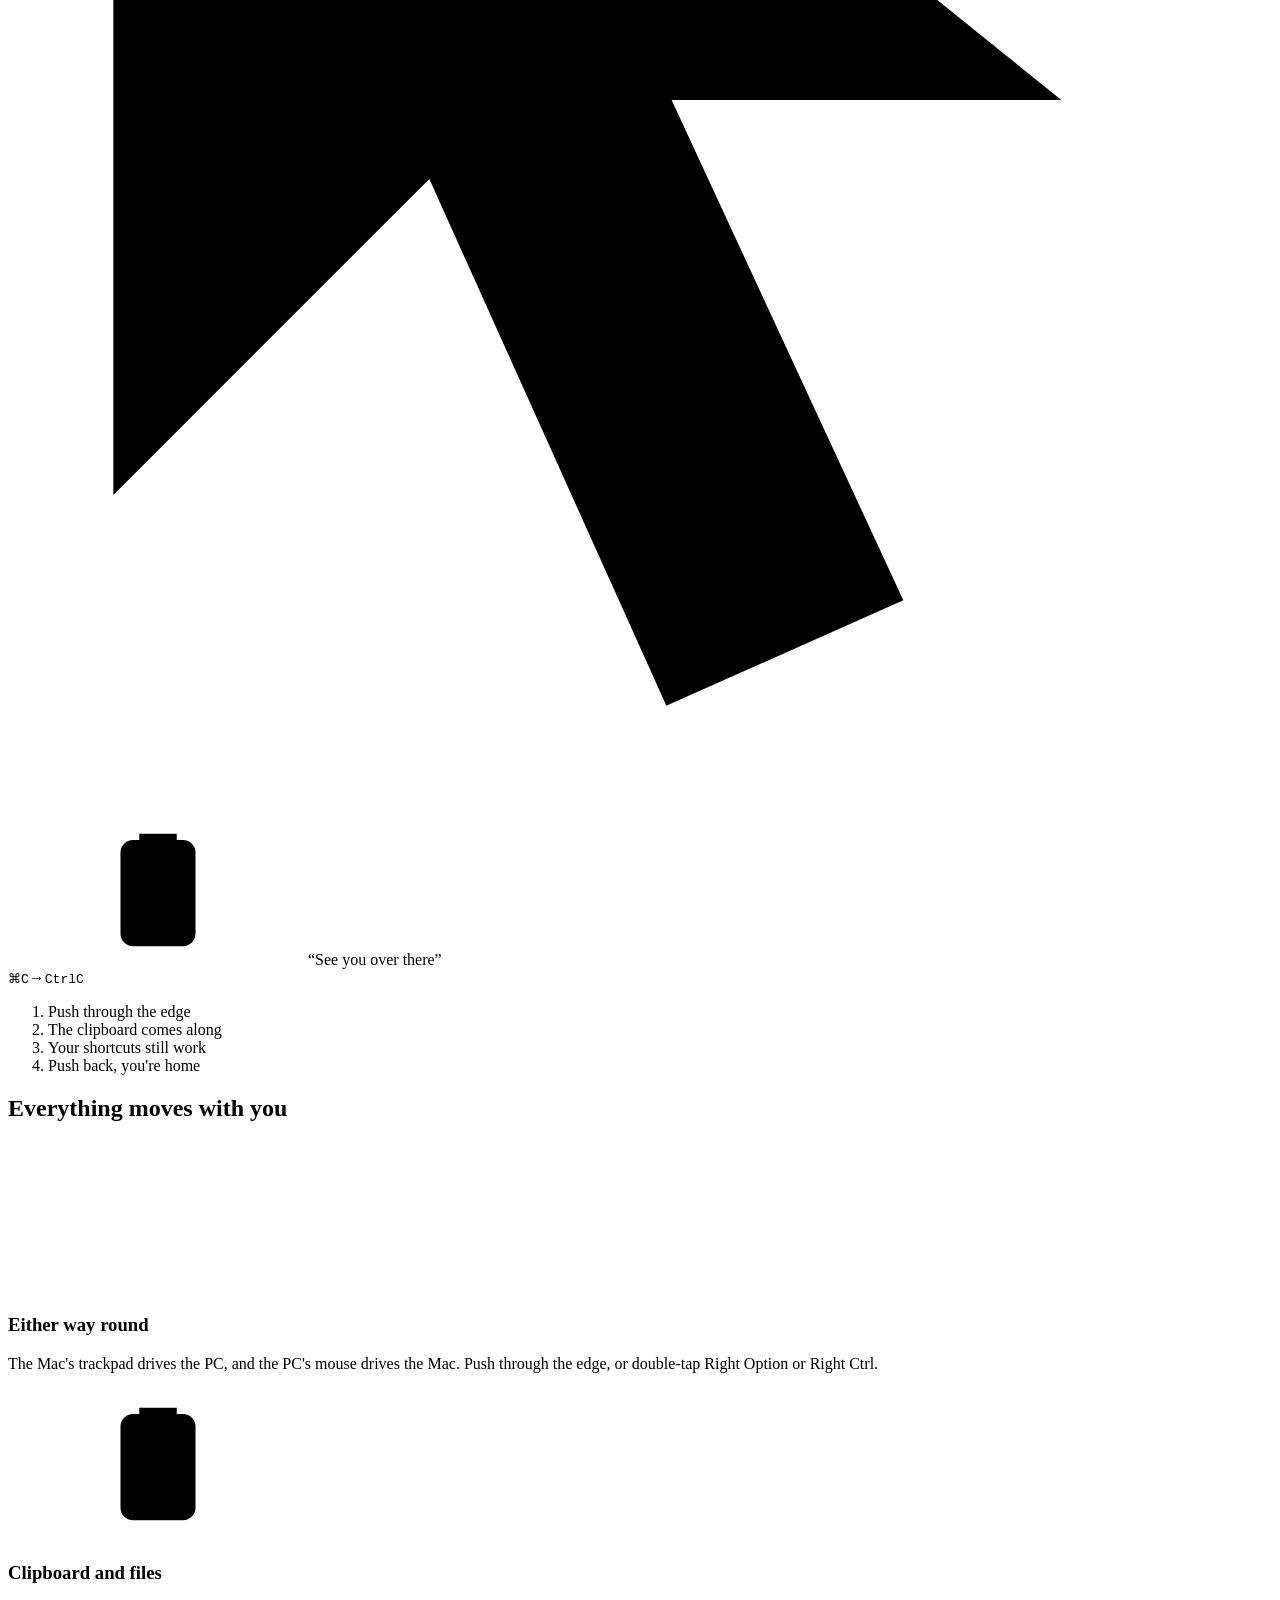
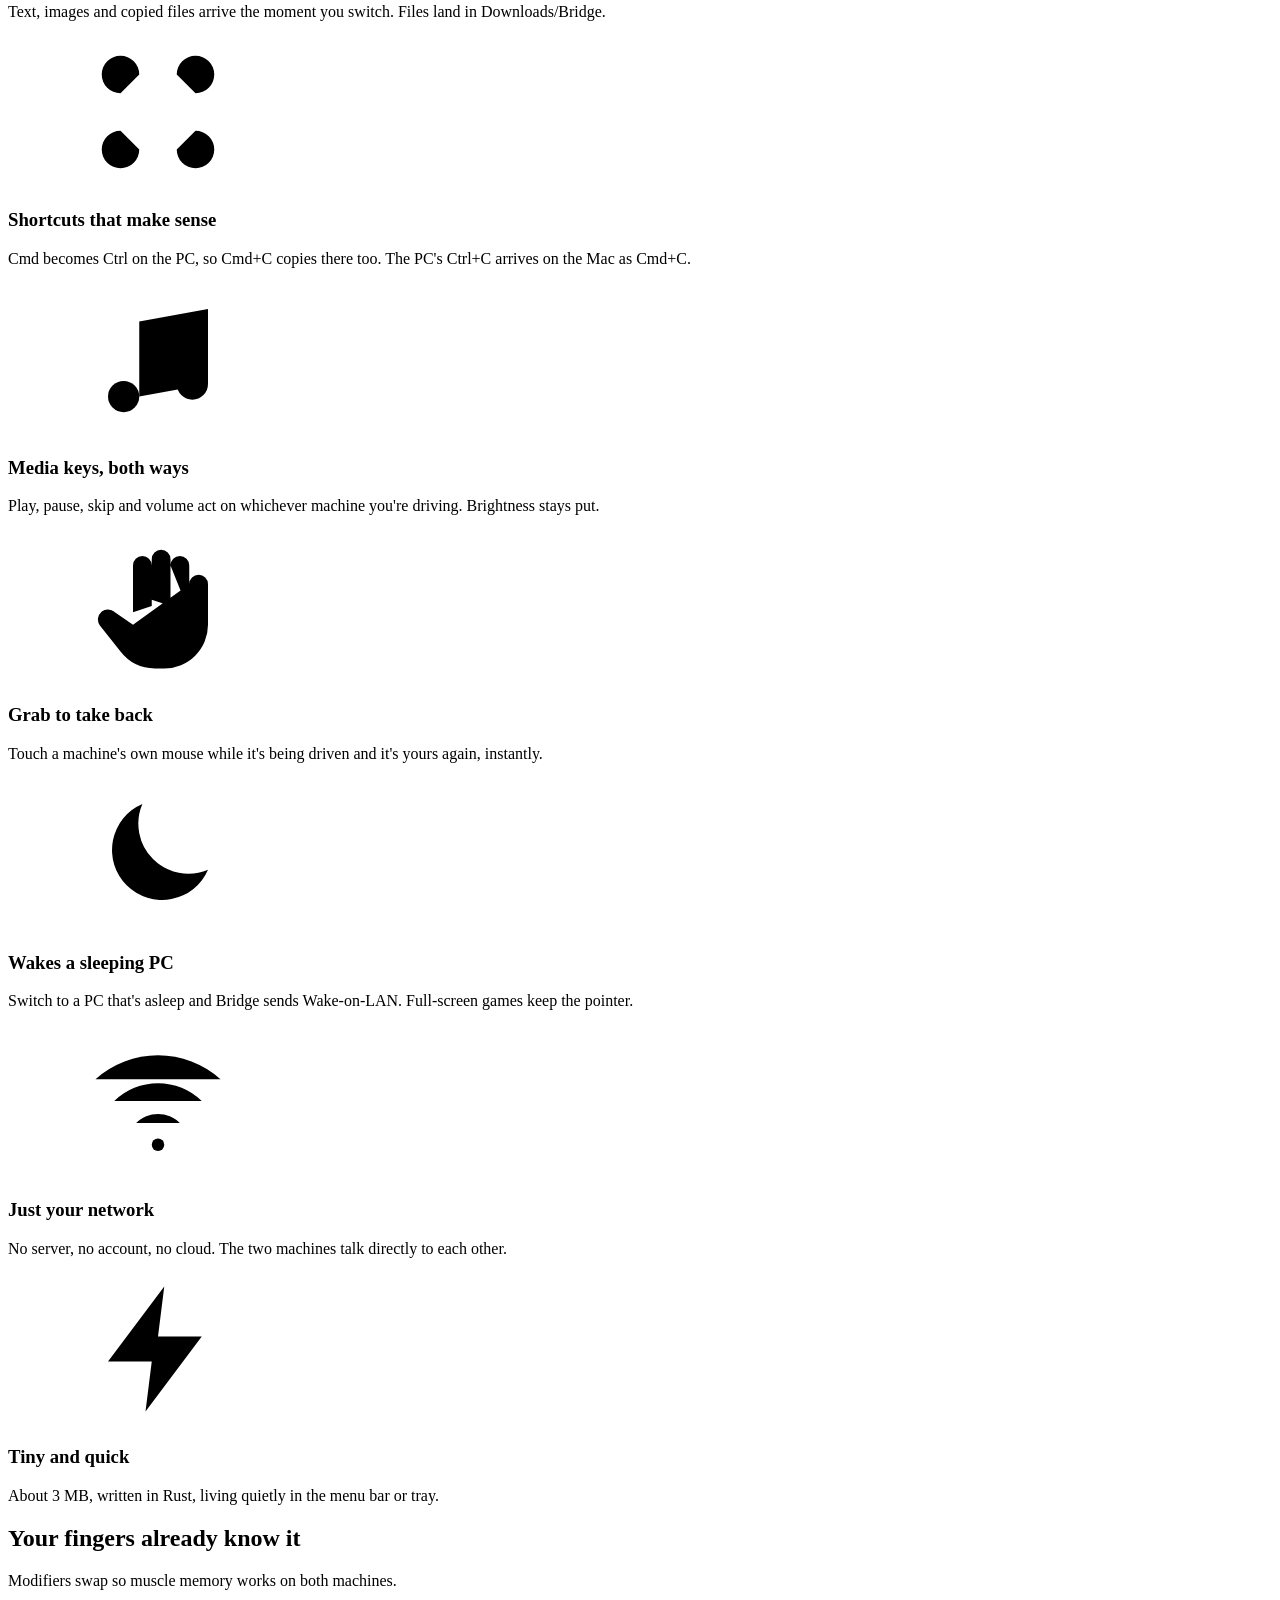
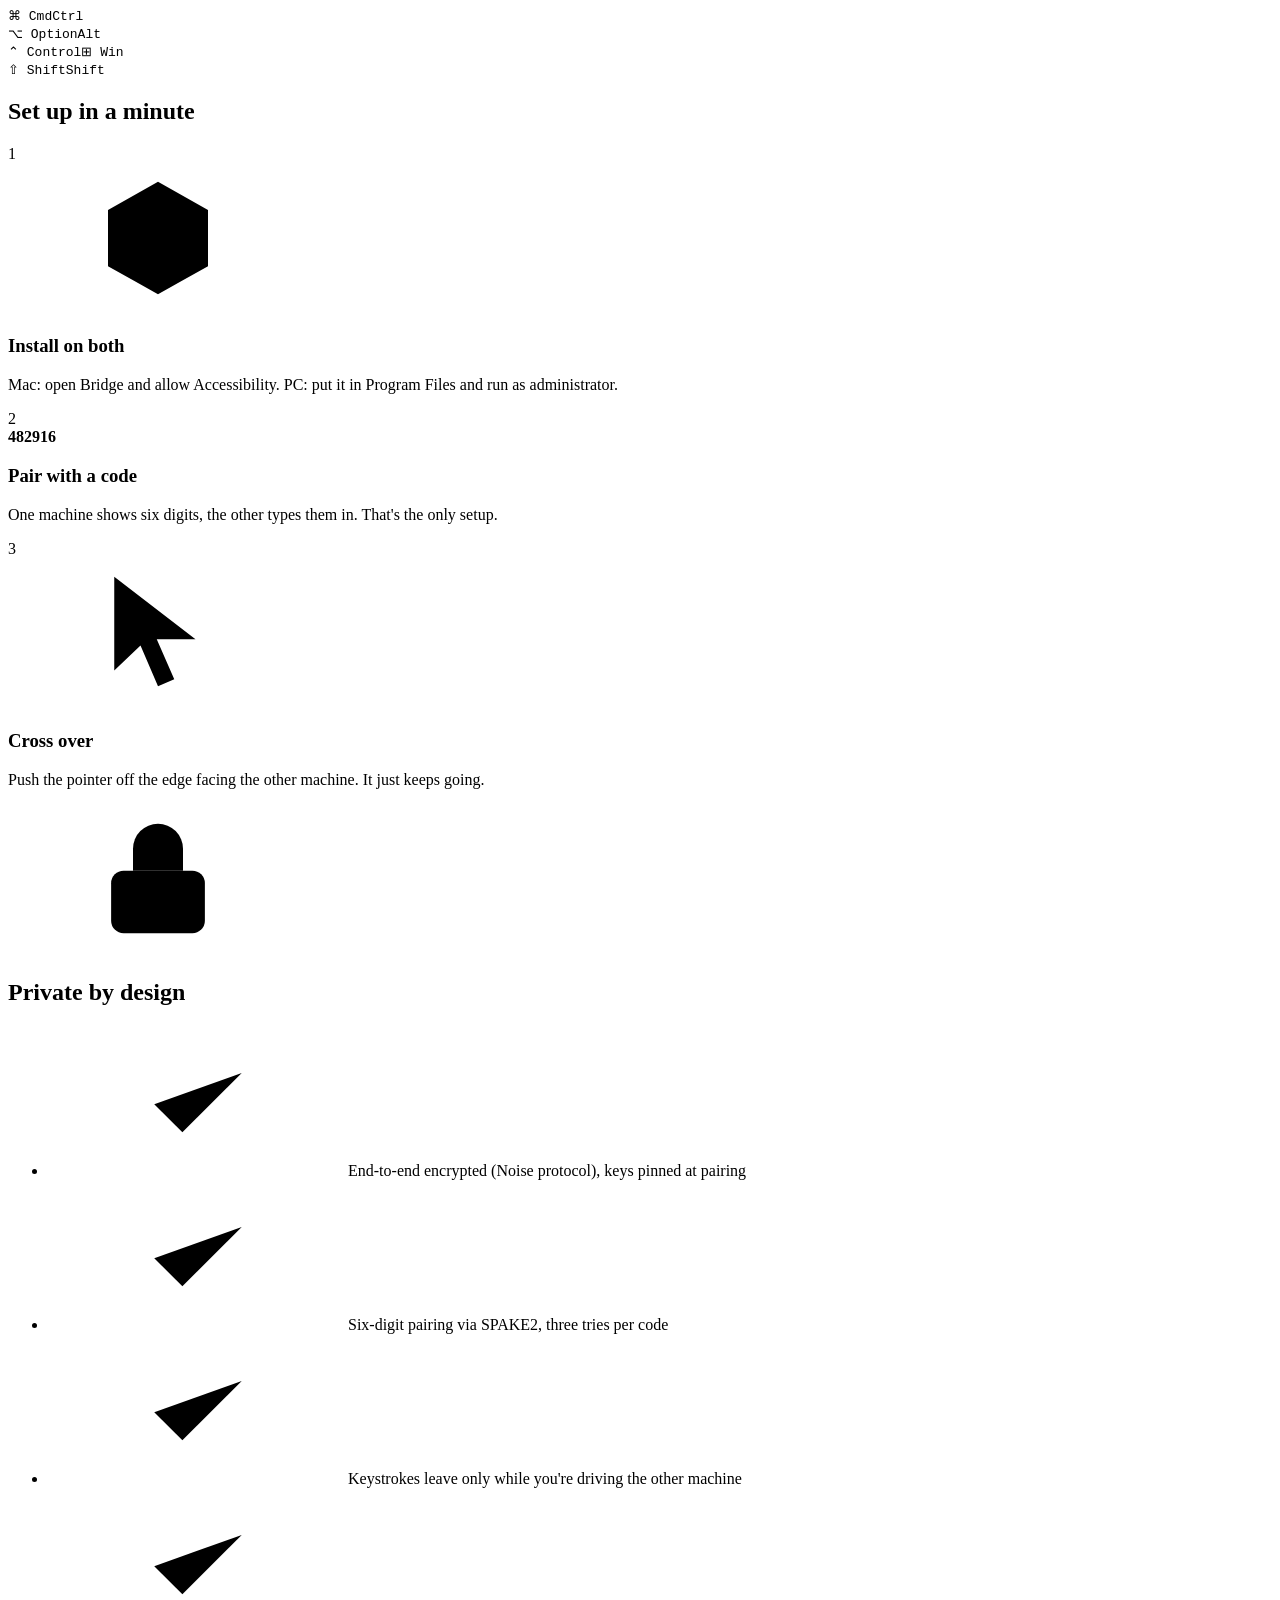
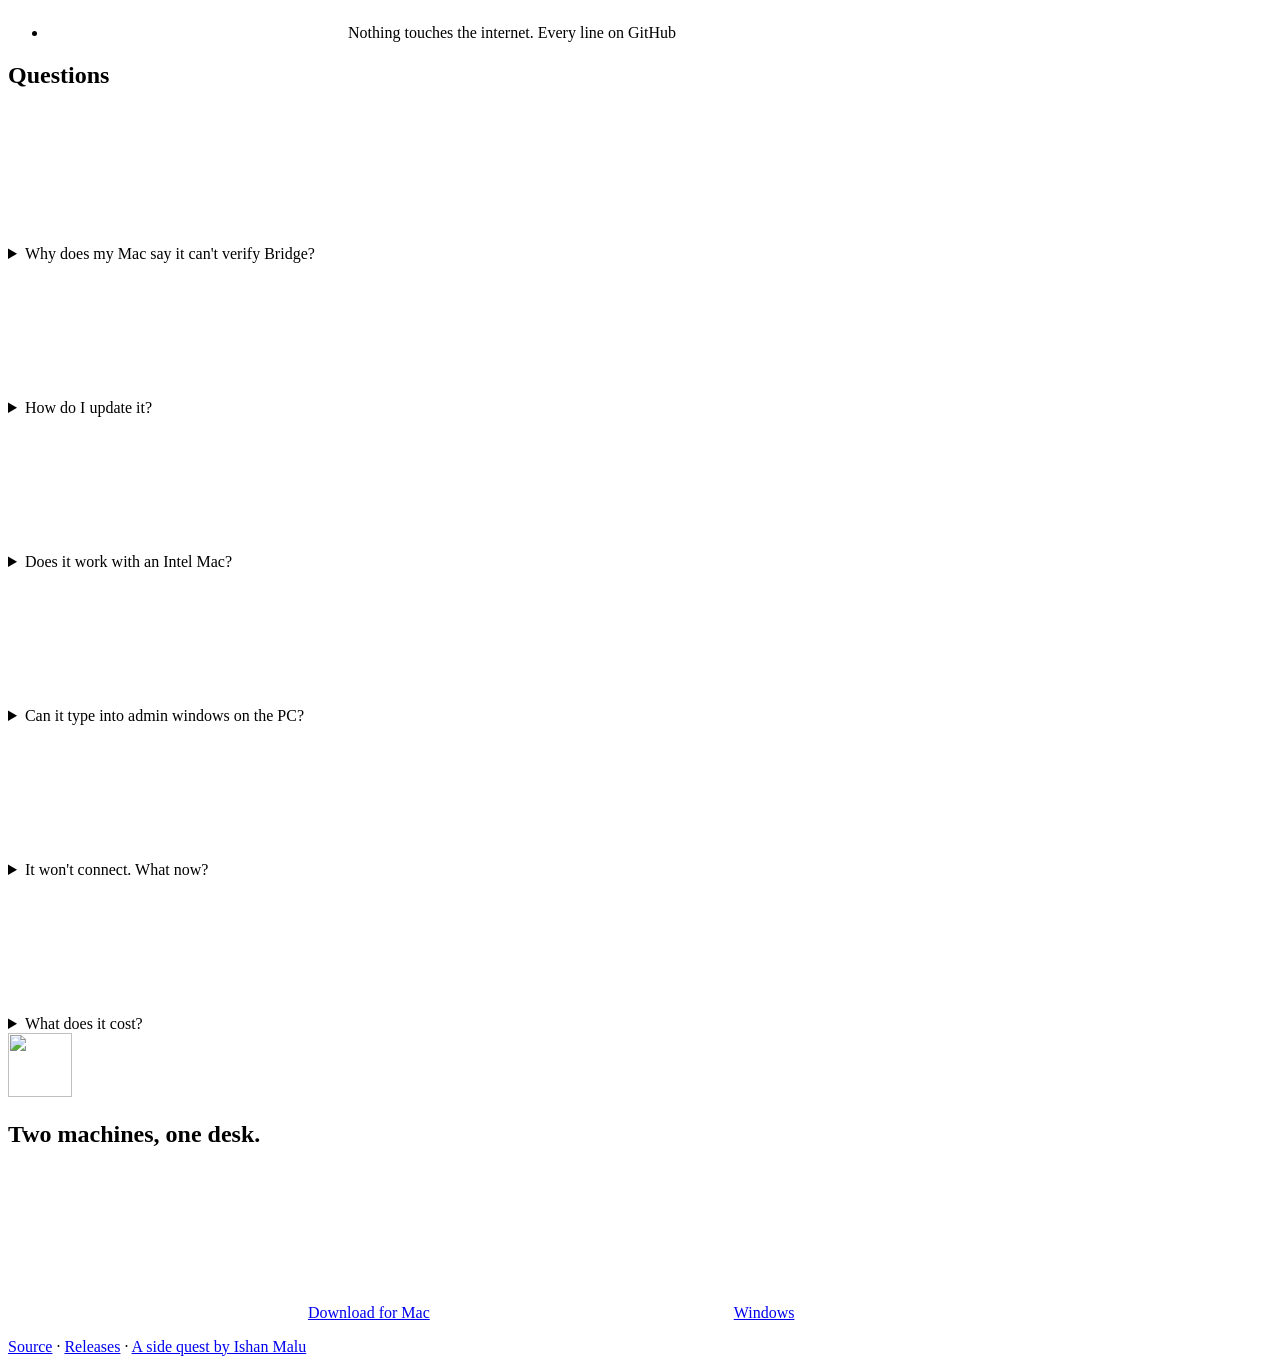
==== commit 6d3923e8: "Site: updating FAQ, v0.2" ====
--- a/site/index.html
+++ b/site/index.html
@@ -51,7 +51,7 @@
   <main>
     <section class="hero">
       <div class="logo-wrap"><img class="logo" src="/icon.svg" alt="" width="104" height="104"></div>
-      <p class="badge"><i></i>Free beta · v0.1</p>
+      <p class="badge"><i></i>Free beta · v0.2</p>
       <h1 id="title" aria-label="Bridge">Bridge</h1>
       <p class="lede">One keyboard and mouse for your Mac <em>and</em> your PC. Push the pointer off the edge and keep going.</p>
       <div class="get">
@@ -65,9 +65,10 @@
       <div class="desk" id="desk">
         <div class="device laptop">
           <div class="screen" id="mac">
-            <div class="menubar"><i></i><i></i><i></i><span class="mb-icon"></span></div>
-            <div class="win w1"><b></b><b></b><b></b></div>
-            <div class="win w2"></div>
+            <div class="menubar"><span class="apple"></span><i></i><i></i><i></i><span class="mb-right"><i></i><span class="mb-icon"></span><i></i></span></div>
+            <div class="mwin w1"><span class="lights"><i></i><i></i><i></i></span><b></b><b></b><b></b></div>
+            <div class="mwin w2"><span class="lights"><i></i><i></i><i></i></span><b></b><b></b></div>
+            <div class="dock"><i></i><i></i><i></i><i></i><i></i><i></i></div>
             <span class="edge right"></span>
             <span class="label">Mac</span>
           </div>
@@ -76,9 +77,10 @@
         <div class="beam" id="beam" aria-hidden="true"><i></i><i></i><i></i></div>
         <div class="device monitor">
           <div class="screen" id="pc">
-            <div class="win w3"><b></b><b></b></div>
-            <div class="win w4"></div>
-            <div class="taskbar"><i></i><i></i><i></i><i></i></div>
+            <div class="winlogo"><i></i><i></i><i></i><i></i></div>
+            <div class="pwin w3"><span class="ctrls"><i></i><i></i><i></i></span><b></b><b></b><b></b></div>
+            <div class="pwin w4"><span class="ctrls"><i></i><i></i><i></i></span><b></b><b></b></div>
+            <div class="taskbar"><span class="start"><i></i><i></i><i></i><i></i></span><i></i><i></i><i></i><i></i><span class="tray"></span></div>
             <span class="edge left"></span>
             <span class="label">PC</span>
           </div>
@@ -163,6 +165,7 @@
     <section class="faq" id="faq">
       <h2 class="section-title reveal">Questions</h2>
       <details class="reveal"><summary>Why does my Mac say it can't verify Bridge?<svg><use href="#i-plus"/></svg></summary><p>The beta isn't notarised by Apple yet. Open System Settings → Privacy &amp; Security, scroll down and click Open Anyway. On Windows, SmartScreen does the same: choose More info → Run anyway.</p></details>
+      <details class="reveal"><summary>How do I update it?<svg><use href="#i-plus"/></svg></summary><p>Bridge checks once a day and shows a banner when a new version is ready. Click it, then Install and relaunch. Every update is verified with a signing key built into the app, and your Mac keeps its permissions. (On 0.1.x? Download the new version once by hand; it's the first one with the updater.)</p></details>
       <details class="reveal"><summary>Does it work with an Intel Mac?<svg><use href="#i-plus"/></svg></summary><p>Yes. The Mac download runs on Apple silicon and Intel, macOS 11 or later.</p></details>
       <details class="reveal"><summary>Can it type into admin windows on the PC?<svg><use href="#i-plus"/></svg></summary><p>Yes, when Bridge runs as administrator. Turn on Start at login from Program Files and it starts elevated every time without a prompt. Windows' own UAC prompts and lock screen are off-limits to every app.</p></details>
       <details class="reveal"><summary>It won't connect. What now?<svg><use href="#i-plus"/></svg></summary><p>Both machines need to be on the same network. If they can't find each other, type the pairing code followed by the address the other machine shows. The menu's Open log shows what's happening.</p></details>
